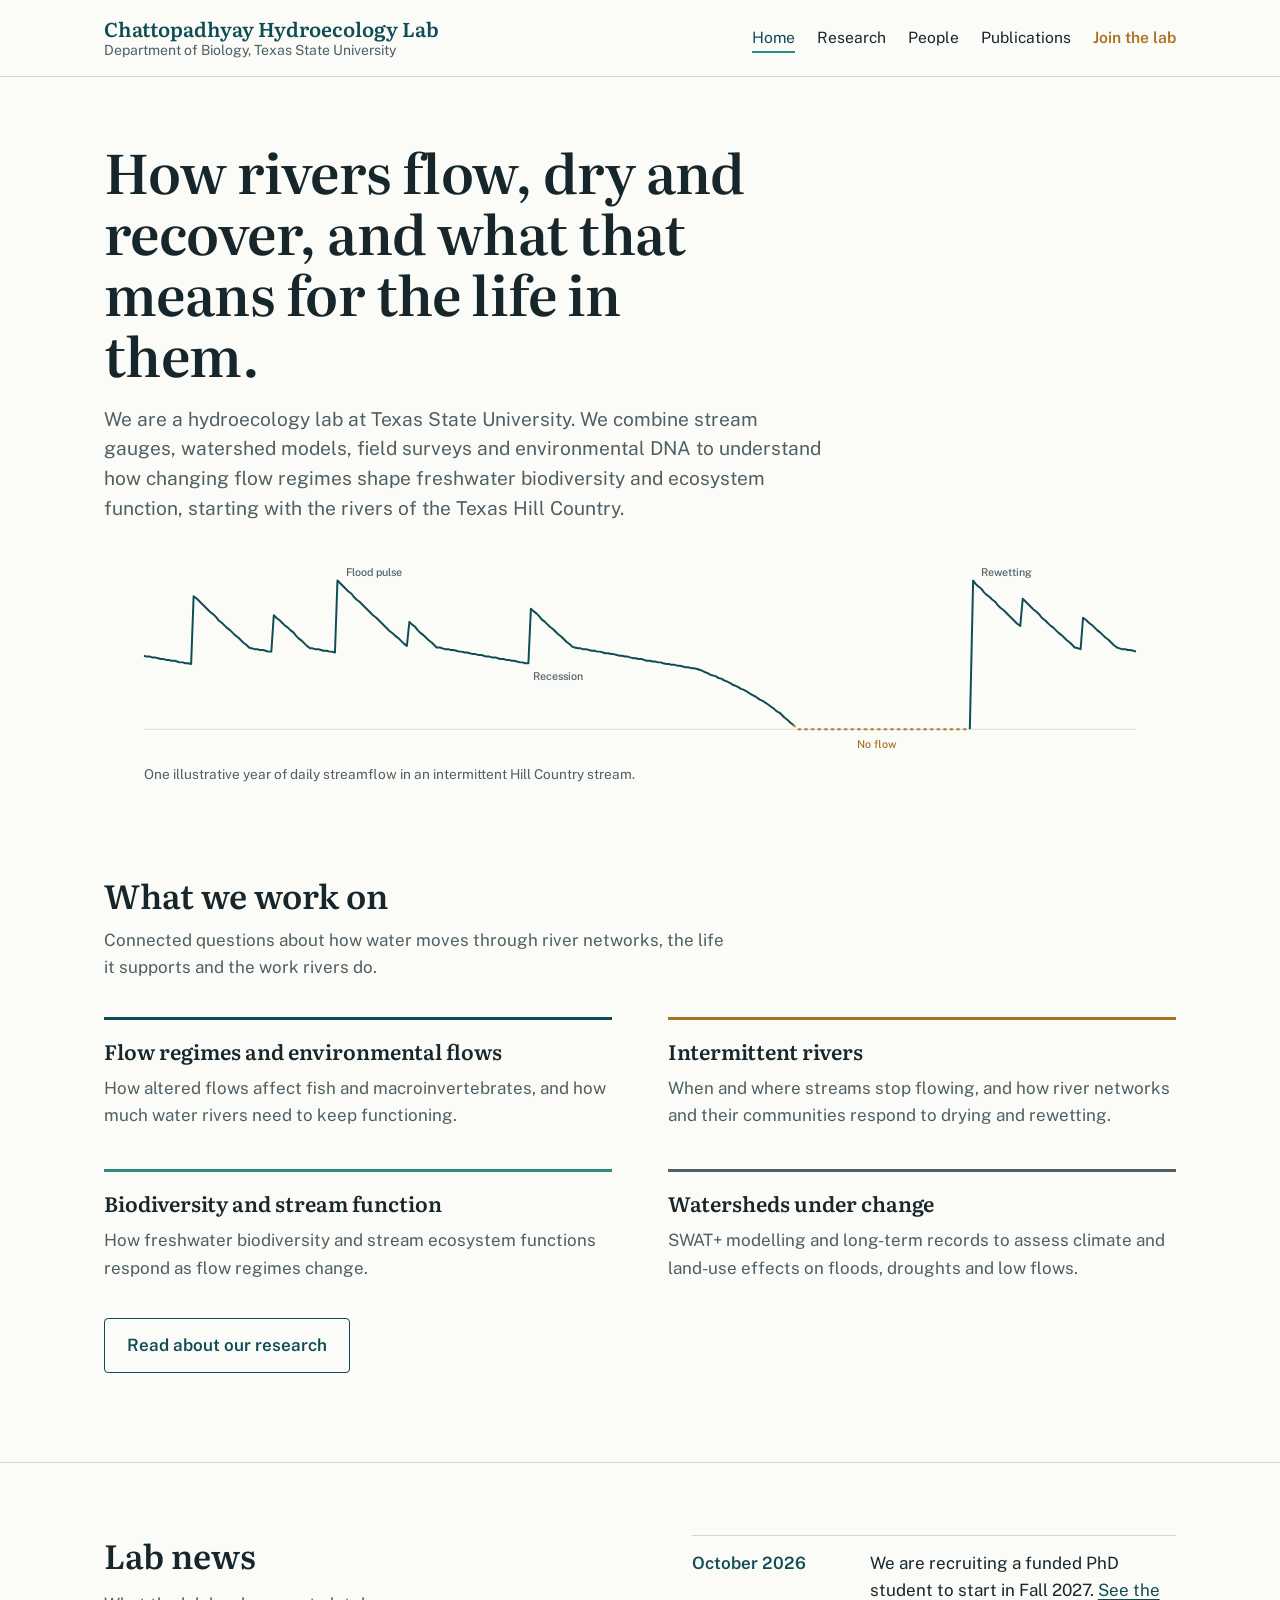
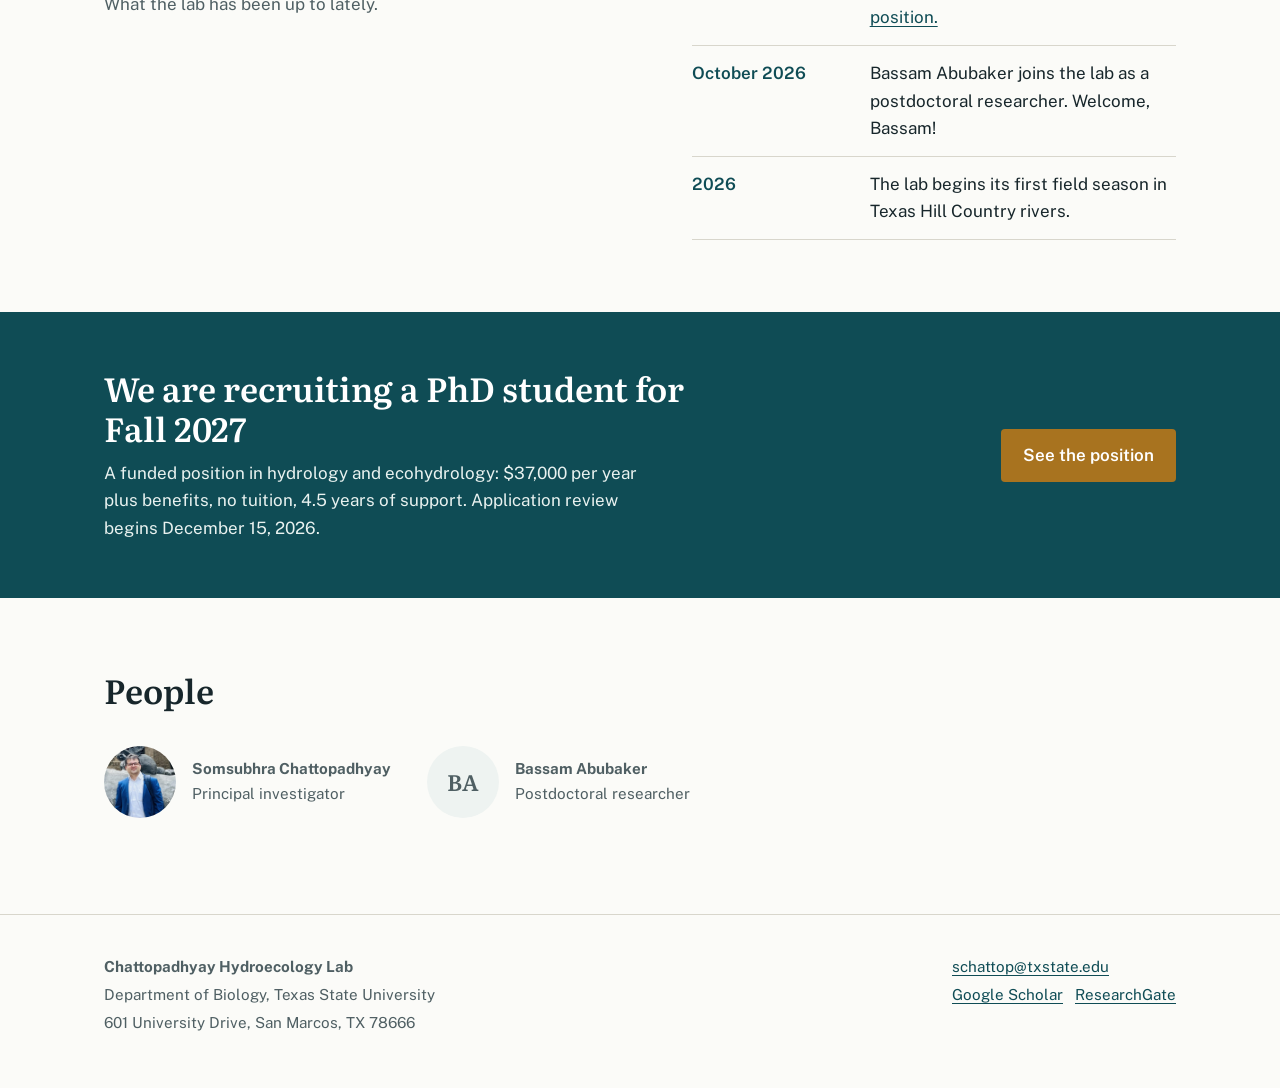
==== index.html @ 427792f4 "Simplify research page to guiding questions and approach Co-Authored-By: Claude Opus 5.5 <noreply@an" ====
<!doctype html>
<html lang="en">
<head>
<meta charset="utf-8">
<meta name="viewport" content="width=device-width, initial-scale=1">
<title>Chattopadhyay Hydroecology Lab</title>
<meta name="description" content="Hydroecology lab at Texas State University studying flow regimes, intermittent rivers, eDNA and freshwater biodiversity.">
<link rel="preconnect" href="https://fonts.googleapis.com">
<link rel="preconnect" href="https://fonts.gstatic.com" crossorigin>
<link href="https://fonts.googleapis.com/css2?family=Literata:opsz,wght@7..72,500;7..72,600&family=Public+Sans:wght@400;500;600&display=swap" rel="stylesheet">
<link rel="stylesheet" href="styles.css">
</head>
<body>
<a class="skip" href="#main">Skip to content</a>
<header class="site-header">
  <div class="wrap">
    <a class="wordmark" href="index.html"><strong>Chattopadhyay Hydroecology Lab</strong><span>Department of Biology, Texas State University</span></a>
    <nav aria-label="Main"><ul class="nav"><li><a href="index.html" aria-current="page">Home</a></li><li><a href="research.html">Research</a></li><li><a href="people.html">People</a></li><li><a href="publications.html">Publications</a></li><li class="nav-join"><a href="join.html">Join the lab</a></li></ul></nav>
  </div>
</header>
<main id="main">

<section class="hero">
  <div class="wrap">
    <h1>How rivers flow, dry and recover, and what that means for the life in them.</h1>
    <p class="lede">We are a hydroecology lab at Texas State University. We combine stream gauges, watershed models, field surveys and environmental DNA to understand how changing flow regimes shape freshwater biodiversity and ecosystem function, starting with the rivers of the Texas Hill Country.</p>
    
<figure class="hydro" aria-labelledby="hydro-cap">
<svg viewBox="0 0 1200 230" role="img" aria-label="Illustrative daily streamflow over one year: flood pulses and recessions, a dry period with no flow, then rewetting.">
  <line class="bed" x1="0" y1="200" x2="1200" y2="200"/>
  <path class="flow draw" style="--len:1213" d="M0,111 3,112 7,112 10,113 13,113 17,114 20,115 23,115 27,116 30,116 33,117 37,117 40,118 43,119 47,119 50,120 53,120 57,121 60,39 64,42 67,45 70,48 74,52 77,55 80,58 84,61 87,64 90,68 94,71 97,74 100,77 104,80 107,83 110,86 114,89 117,92 120,95 124,98 127,101 130,102 134,103 137,103 140,104 144,104 147,105 150,106 154,106 157,62 160,65 164,68 167,71 170,74 174,77 177,80 181,83 184,87 187,90 191,93 194,96 197,99 201,102 204,102 207,103 211,103 214,104 217,105 221,105 224,106 227,106 231,107 234,20 237,23 241,27 244,30 247,33 251,36 254,40 257,43 261,46 264,49 267,52 271,56 274,59 277,62 281,65 284,68 287,71 291,75 294,78 297,81 301,84 304,87 308,90 311,93 314,96 318,99 321,70 324,73 328,76 331,80 334,83 338,86 341,89 344,92 348,95 351,98 354,101 358,101 361,102 364,103 368,103 371,104 374,104 378,105 381,106 384,106 388,107 391,107 394,108 398,109 401,109 404,110 408,110 411,111 414,112 418,112 421,113 425,113 428,114 431,115 435,115 438,116 441,116 445,117 448,117 451,118 455,119 458,119 461,120 465,120 468,54 471,57 475,60 478,63 481,67 485,70 488,73 491,76 495,79 498,82 501,85 505,88 508,91 511,94 515,97 518,100 521,101 525,102 528,102 531,103 535,103 538,104 542,105 545,105 548,106 552,106 555,107 558,108 562,108 565,109 568,109 572,110 575,111 578,111 582,112 585,112 588,113 592,114 595,114 598,115 602,115 605,116 608,117 612,117 615,118 618,118 622,119 625,119 628,120 632,121 635,121 638,122 642,122 645,123 648,123 652,124 655,125 658,125 662,126 665,126 669,127 672,128 675,129 679,131 682,132 685,134 689,135 692,136 695,138 699,139 702,141 705,142 709,144 712,146 715,147 719,149 722,151 725,152 729,154 732,156 735,158 739,160 742,162 745,164 749,166 752,168 755,170 759,173 762,175 765,178 769,180 772,183 775,186 779,189 782,192 786,195"/>
  <path class="dry" d="M786,195 789,199 792,200 796,200 799,200 802,200 806,200 809,200 812,200 816,200 819,200 822,200 826,200 829,200 832,200 836,200 839,200 842,200 846,200 849,200 852,200 856,200 859,200 862,200 866,200 869,200 872,200 876,200 879,200 882,200 886,200 889,200 892,200 896,200 899,200 903,200 906,200 909,200 913,200 916,200 919,200 923,200 926,200 929,200 933,200 936,200 939,200 943,200 946,200 949,200 953,200 956,200 959,200 963,200 966,200 969,200 973,200 976,200 979,200 983,200 986,200 989,200 993,200 996,200 999,200"/>
  <path class="flow draw d3" style="--len:505" d="M999,200 1003,20 1006,24 1009,27 1013,30 1016,34 1019,37 1023,40 1026,43 1030,46 1033,50 1036,53 1040,56 1043,59 1046,62 1050,66 1053,69 1056,72 1060,75 1063,42 1066,45 1070,49 1073,52 1076,55 1080,58 1083,61 1086,65 1090,68 1093,71 1096,74 1100,77 1103,80 1106,83 1110,86 1113,89 1116,92 1120,95 1123,98 1126,101 1130,102 1133,103 1136,65 1140,68 1143,71 1147,74 1150,77 1153,80 1157,83 1160,86 1163,89 1167,92 1170,95 1173,98 1177,101 1180,102 1183,103 1187,103 1190,104 1193,104 1197,105 1200,106"/>
  <text x="244" y="14">Flood pulse</text>
  <text class="t-hide" x="470" y="140">Recession</text>
  <text class="t-dry" x="862" y="222">No flow</text>
  <text x="1012" y="14">Rewetting</text>
</svg>
<figcaption id="hydro-cap" class="hydro-caption">One illustrative year of daily streamflow in an intermittent Hill Country stream.</figcaption>
</figure>
  </div>
</section>

<section class="section">
  <div class="wrap">
    <div class="section-head">
      <h2>What we work on</h2>
      <p>Connected questions about how water moves through river networks, the life it supports and the work rivers do.</p>
    </div>
    <div class="themes">
      <article class="theme"><h3>Flow regimes and environmental flows</h3><p>How altered flows affect fish and macroinvertebrates, and how much water rivers need to keep functioning.</p></article>
      <article class="theme"><h3>Intermittent rivers</h3><p>When and where streams stop flowing, and how river networks and their communities respond to drying and rewetting.</p></article>
      <article class="theme"><h3>Biodiversity and stream function</h3><p>How freshwater biodiversity and stream ecosystem functions respond as flow regimes change.</p></article>
      <article class="theme"><h3>Watersheds under change</h3><p>SWAT+ modelling and long-term records to assess climate and land-use effects on floods, droughts and low flows.</p></article>
    </div>
    <p style="margin-top:36px"><a class="button ghost" href="research.html">Read about our research</a></p>
  </div>
</section>

<section class="section">
  <div class="wrap feature">
    <div>
      <h2 style="margin-bottom:16px">Lab news</h2>
      <p class="prose" style="color:var(--muted)">What the lab has been up to lately.</p>
    </div>
    <ul class="facts news">
      <li><b>October 2026</b><span>We are recruiting a funded PhD student to start in Fall 2027. <a href="join.html">See the position.</a></span></li>
      <li><b>October 2026</b><span>Bassam Abubaker joins the lab as a postdoctoral researcher. Welcome, Bassam!</span></li>
      <li><b>2026</b><span>The lab begins its first field season in Texas Hill Country rivers.</span></li>
    </ul>
  </div>
</section>

<section class="join-band">
  <div class="wrap">
    <div>
      <h2>We are recruiting a PhD student for Fall 2027</h2>
      <p>A funded position in hydrology and ecohydrology: $37,000 per year plus benefits, no tuition, 4.5 years of support. Application review begins December 15, 2026.</p>
    </div>
    <div class="actions"><a class="button" href="join.html">See the position</a></div>
  </div>
</section>

<section class="section">
  <div class="wrap">
    <div class="section-head"><h2>People</h2></div>
    <div class="mini-people">
      <a class="mini" href="people.html#som"><img src="img/som.jpg" alt=""><span><strong>Somsubhra Chattopadhyay</strong><span>Principal investigator</span></span></a>
      <a class="mini" href="people.html#bassam"><span class="placeholder" aria-hidden="true">BA</span><span><strong>Bassam Abubaker</strong><span>Postdoctoral researcher</span></span></a>
    </div>
  </div>
</section>

</main>
<footer class="site-footer">
  <div class="wrap">
    <div>
      <p><strong>Chattopadhyay Hydroecology Lab</strong></p>
      <p>Department of Biology, Texas State University</p>
      <p>601 University Drive, San Marcos, TX 78666</p>
    </div>
    <div>
      <p><a href="mailto:schattop@txstate.edu">schattop@txstate.edu</a></p>
      <p><a href="https://scholar.google.com/citations?user=seiX7_MAAAAJ&amp;hl=en">Google Scholar</a> &nbsp; <a href="https://www.researchgate.net/profile/Somsubhra-Chattopadhyay">ResearchGate</a></p>
    </div>
  </div>
</footer>
</body>
</html>
---- styles.css ----
:root {
  --paper: #fbfbf8;
  --ink: #17262b;
  --muted: #4f5f63;
  --river: #0f4c55;
  --jade: #2e8c80;
  --stone: #d8d6cc;
  --ochre: #a8731f;
  --wash: #eef3f1;
  --serif: "Literata", Georgia, serif;
  --sans: "Public Sans", system-ui, sans-serif;
  --wrap: 1120px;
}

* { box-sizing: border-box; }
html { -webkit-text-size-adjust: 100%; }
body {
  margin: 0;
  background: var(--paper);
  color: var(--ink);
  font: 400 1.0625rem/1.6 var(--sans);
}
img { max-width: 100%; display: block; }
a { color: var(--river); text-underline-offset: 3px; text-decoration-thickness: 1px; }
a:hover { color: var(--jade); }
:focus-visible { outline: 3px solid var(--jade); outline-offset: 3px; border-radius: 2px; }

.wrap { max-width: var(--wrap); margin: 0 auto; padding: 0 24px; }
.skip { position: absolute; left: -999px; }
.skip:focus { left: 16px; top: 12px; background: #fff; padding: 8px 12px; z-index: 10; }

/* Header */
.site-header { border-bottom: 1px solid var(--stone); }
.site-header .wrap { display: flex; align-items: center; justify-content: space-between; gap: 24px; min-height: 76px; flex-wrap: wrap; padding-top: 10px; padding-bottom: 10px; }
.wordmark { text-decoration: none; color: var(--ink); line-height: 1.15; }
.wordmark strong { display: block; font: 600 1.25rem/1.15 var(--serif); color: var(--river); }
.wordmark span { font-size: .875rem; color: var(--muted); }
.nav { display: flex; gap: 4px 22px; flex-wrap: wrap; list-style: none; margin: 0; padding: 0; }
.nav a { text-decoration: none; color: var(--ink); font-size: .975rem; padding: 4px 0; border-bottom: 2px solid transparent; }
.nav a:hover { color: var(--river); border-bottom-color: var(--stone); }
.nav a[aria-current="page"] { color: var(--river); border-bottom-color: var(--jade); }
.nav .nav-join a { color: var(--ochre); font-weight: 600; }

/* Type */
h1, h2, h3 { font-family: var(--serif); font-weight: 600; color: var(--ink); margin: 0; }
h1 { font-size: clamp(2.1rem, 4.4vw, 3.4rem); line-height: 1.12; letter-spacing: -0.01em; }
h2 { font-size: clamp(1.6rem, 2.6vw, 2.1rem); line-height: 1.2; }
h3 { font-size: 1.3rem; line-height: 1.3; }
p { margin: 0 0 1em; }
.lede { font-size: 1.2rem; line-height: 1.55; color: var(--muted); max-width: 60ch; }
.prose { max-width: 68ch; }

/* Hero */
.hero { padding: 64px 0 0; }
.hero h1 { max-width: 20ch; margin-bottom: 20px; }
.hydro { margin-top: 40px; position: relative; }
.hydro svg { width: 100%; height: auto; display: block; overflow: visible; }
.hydro .flow { fill: none; stroke: var(--river); stroke-width: 2.4; stroke-linejoin: round; }
.hydro .dry { fill: none; stroke: var(--ochre); stroke-width: 2.4; stroke-dasharray: 2 6; stroke-linecap: round; }
.hydro .bed { stroke: var(--stone); stroke-width: 1; }
.hydro text { font: 500 13px var(--sans); fill: var(--muted); }
.hydro .t-dry { fill: var(--ochre); }
.hydro-caption { font-size: .85rem; color: var(--muted); margin: 10px 0 0; }

@media (prefers-reduced-motion: no-preference) {
  .hydro .draw { stroke-dasharray: var(--len); stroke-dashoffset: var(--len); animation: draw 2.6s cubic-bezier(.4,.1,.3,1) forwards; }
  .hydro .draw.d2 { animation-delay: 1.9s; animation-duration: .9s; }
  .hydro .draw.d3 { animation-delay: 2.6s; animation-duration: 1.1s; }
  .hydro .dry { opacity: 0; animation: fade .6s 1.9s forwards; }
  @keyframes draw { to { stroke-dashoffset: 0; } }
  @keyframes fade { to { opacity: 1; } }
}

/* Sections */
.section { padding: 72px 0; }
.section + .section { border-top: 1px solid var(--stone); }
.section-head { display: grid; grid-template-columns: 1fr; gap: 12px; margin-bottom: 36px; }
.section-head p { color: var(--muted); max-width: 62ch; margin: 0; }

.themes { display: grid; grid-template-columns: repeat(2, minmax(0, 1fr)); gap: 40px 56px; }
.theme { border-top: 3px solid var(--river); padding-top: 18px; }
.theme:nth-child(2) { border-top-color: var(--ochre); }
.theme:nth-child(3) { border-top-color: var(--jade); }
.theme:nth-child(4) { border-top-color: var(--muted); }
.theme h3 { margin-bottom: 10px; }
.theme p { color: var(--muted); margin: 0; }
.theme ul { color: var(--muted); padding-left: 1.1em; margin: 12px 0 0; }
.theme li { margin-bottom: 4px; }

.feature { display: grid; grid-template-columns: 1.1fr 1fr; gap: 56px; align-items: start; }
.facts { list-style: none; margin: 0; padding: 0; border-top: 1px solid var(--stone); }
.facts li { padding: 14px 0; border-bottom: 1px solid var(--stone); display: grid; grid-template-columns: 9.5em 1fr; gap: 16px; }
.facts b { font-weight: 600; color: var(--river); }

.join-band { background: var(--river); color: #e9f2f0; }
.join-band .wrap { padding-top: 56px; padding-bottom: 56px; display: grid; grid-template-columns: 1.4fr 1fr; gap: 40px; align-items: center; }
.join-band h2 { color: #fff; margin-bottom: 12px; }
.join-band p { margin: 0; max-width: 56ch; }
.button { display: inline-block; background: var(--ochre); color: #fff; text-decoration: none; font-weight: 600; padding: 13px 22px; border-radius: 4px; }
.button:hover { background: #8f611a; color: #fff; }
.button.ghost { background: transparent; color: var(--river); border: 1.5px solid var(--river); }
.button.ghost:hover { background: var(--wash); color: var(--river); }
.join-band .actions { justify-self: end; }

/* People */
.person { display: grid; grid-template-columns: 220px 1fr; gap: 40px; padding: 40px 0; border-bottom: 1px solid var(--stone); }
.person:first-of-type { padding-top: 0; }
.person img, .person .placeholder { width: 220px; height: 220px; object-fit: cover; border-radius: 4px; }
.placeholder { background: var(--wash); display: grid; place-items: center; font: 600 3rem var(--serif); color: var(--jade); }
.person .role { color: var(--jade); font-weight: 600; margin: 4px 0 14px; }
.person .links { font-size: .95rem; }
.person .links a { margin-right: 16px; }
.mini-people { display: flex; gap: 36px; flex-wrap: wrap; }
.mini { display: flex; gap: 16px; align-items: center; text-decoration: none; color: var(--ink); }
.mini img, .mini .placeholder { width: 72px; height: 72px; border-radius: 50%; object-fit: cover; font-size: 1.4rem; }
.mini strong { display: block; }
.mini span { color: var(--muted); font-size: .95rem; }

/* Publications */
.pubs-year { display: grid; grid-template-columns: 6rem 1fr; gap: 24px; padding: 22px 0; border-top: 1px solid var(--stone); }
.pubs-year h2 { font-size: 1.4rem; color: var(--river); }
.pubs-year ol { list-style: none; margin: 0; padding: 0; }
.pubs-year li { margin-bottom: 16px; max-width: 78ch; }
.pubs-year li:last-child { margin-bottom: 0; }
.pubs-year .title { font-weight: 600; }
.pubs-year em { color: var(--muted); }
.me { text-decoration: underline; text-decoration-color: var(--jade); text-decoration-thickness: 2px; text-underline-offset: 3px; }

/* Join page */
.position { border: 1px solid var(--stone); border-left: 5px solid var(--ochre); background: #fff; padding: 32px 36px; border-radius: 4px; }
.position h2 { margin-bottom: 6px; }
.terms { display: grid; grid-template-columns: repeat(3, minmax(0, 1fr)); gap: 0; margin: 24px 0 28px; border-top: 1px solid var(--stone); }
.terms div { padding: 14px 16px 14px 0; border-bottom: 1px solid var(--stone); }
.terms dt { font-size: .875rem; color: var(--muted); }
.terms dd { margin: 2px 0 0; font-weight: 600; }
.position h3 { margin: 28px 0 10px; font-size: 1.15rem; }
.position ul, .position ol { padding-left: 1.2em; max-width: 70ch; }
.position li { margin-bottom: 6px; }

.page-head { padding: 56px 0 8px; }
.page-head h1 { margin-bottom: 14px; }

/* Footer */
.site-footer { border-top: 1px solid var(--stone); padding: 40px 0 48px; color: var(--muted); font-size: .95rem; margin-top: 24px; }
.site-footer .wrap { display: flex; justify-content: space-between; gap: 24px; flex-wrap: wrap; }
.site-footer p { margin: 0 0 4px; }

@media (max-width: 860px) {
  .themes, .feature, .join-band .wrap { grid-template-columns: 1fr; gap: 32px; }
  .join-band .actions { justify-self: start; }
  .person { grid-template-columns: 1fr; gap: 20px; }
  .person img, .person .placeholder { width: 160px; height: 160px; }
  .terms { grid-template-columns: 1fr 1fr; }
  .pubs-year { grid-template-columns: 1fr; gap: 8px; }
  .facts li { grid-template-columns: 1fr; gap: 2px; }
  .hydro text { font-size: 24px; }
  .hydro .flow, .hydro .dry { stroke-width: 3.5; }
}
@media (max-width: 520px) {
  body { font-size: 1rem; }
  .wrap { padding: 0 16px; }
  .hero { padding-top: 40px; }
  .section { padding: 52px 0; }
  .position { padding: 24px 20px; }
  .terms { grid-template-columns: 1fr; }
  .hydro .t-hide { display: none; }
  .hydro text { font-size: 40px; }
  .hydro .flow, .hydro .dry { stroke-width: 5; }
  .hydro svg { overflow: visible; margin-top: 24px; }
}

/* Research questions */
.questions { list-style: none; counter-reset: q; margin: 0; padding: 0; max-width: 72ch; }
.questions li { counter-increment: q; display: grid; grid-template-columns: 3rem 1fr; gap: 8px; padding: 22px 0; border-top: 1px solid var(--stone); font: 500 1.25rem/1.5 var(--serif); }
.questions li::before { content: counter(q); font: 600 1.6rem/1.2 var(--serif); color: var(--jade); }
@media (max-width: 520px) { .questions li { font-size: 1.1rem; grid-template-columns: 2.2rem 1fr; } }
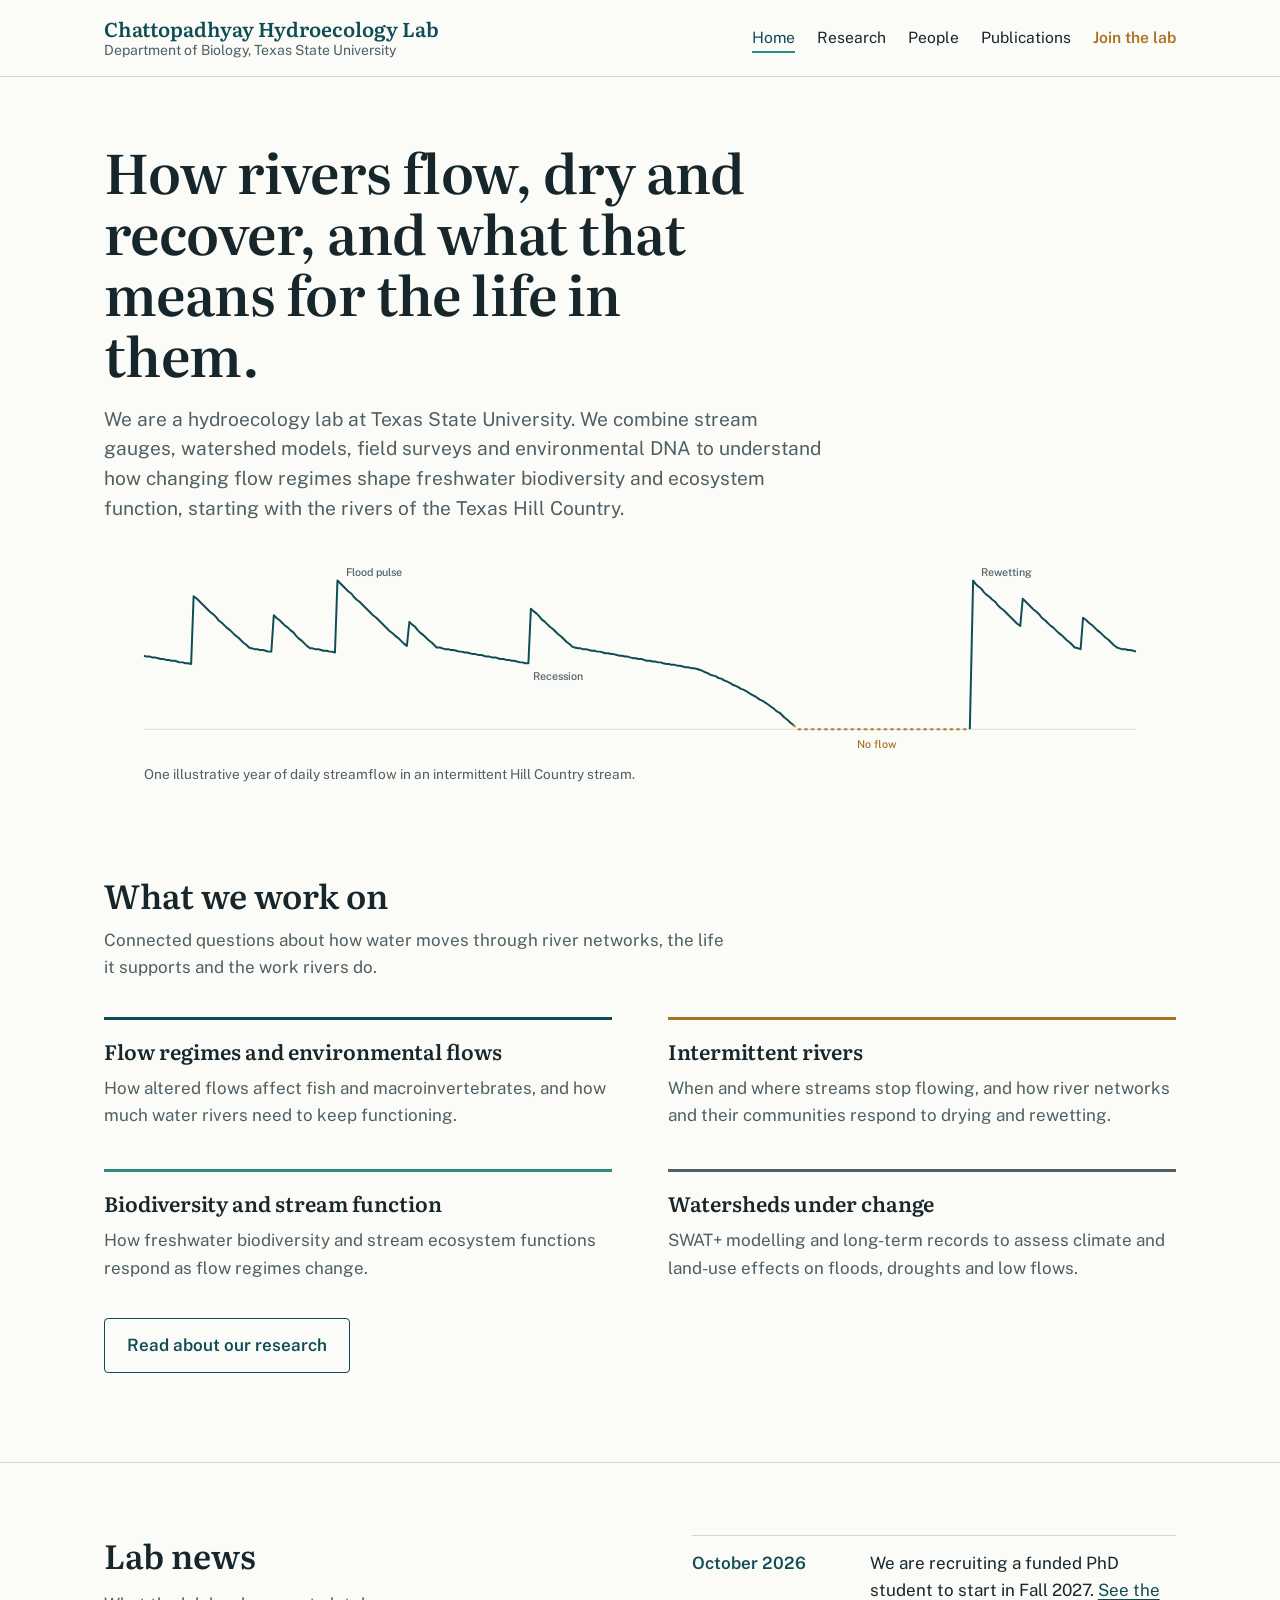
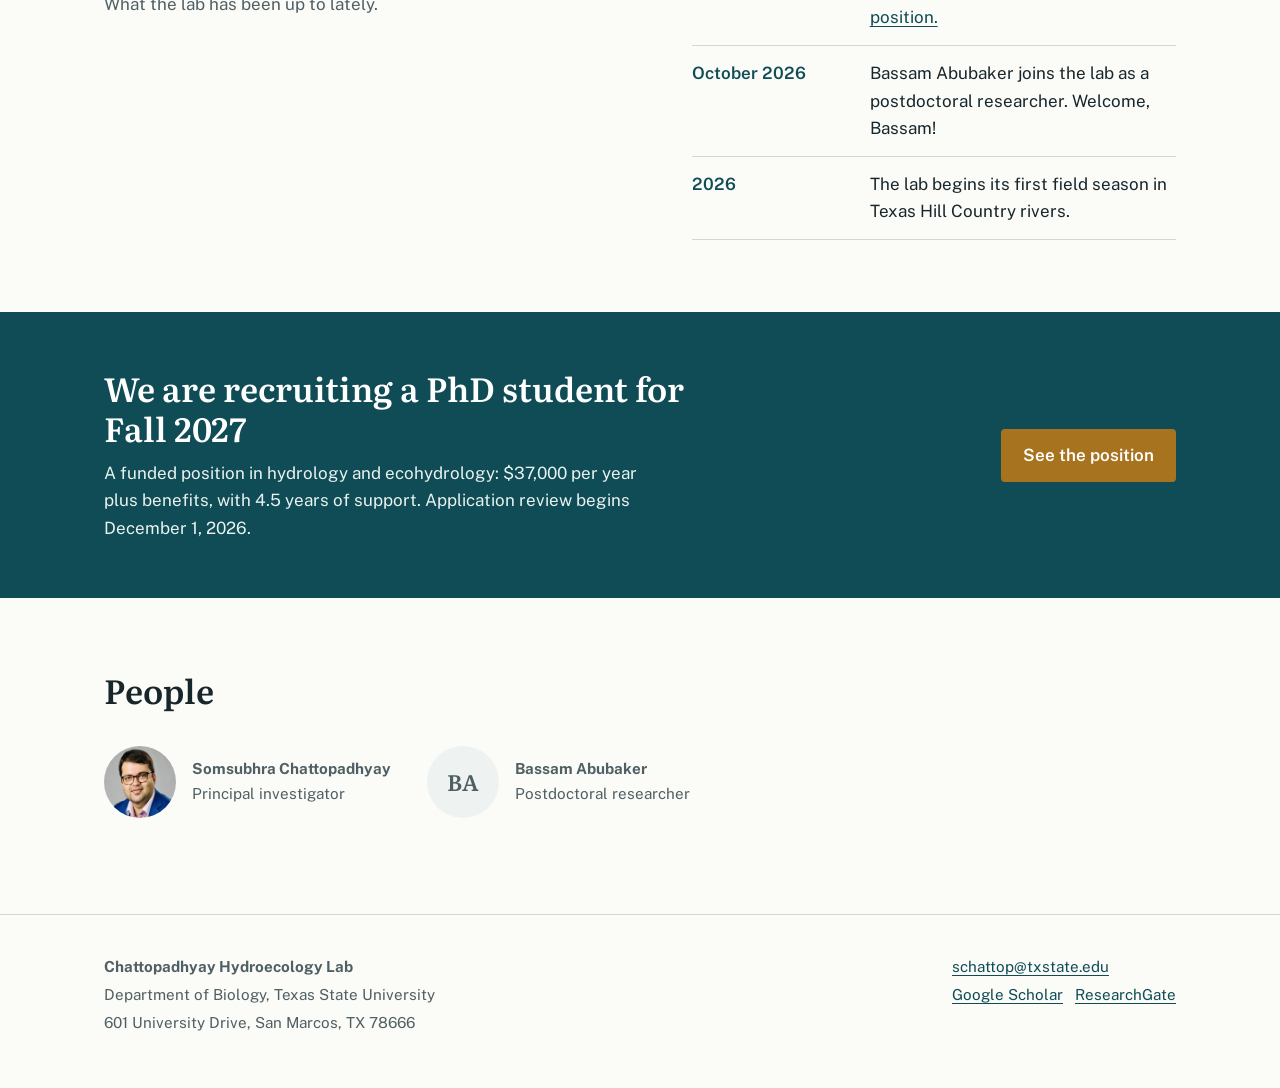
==== commit 975989b1: "PhD ad: three research directions, review date Dec 1, drop tuition line Co-Authored-By: Claude Opus " ====
--- a/index.html
+++ b/index.html
@@ -75,7 +75,7 @@
   <div class="wrap">
     <div>
       <h2>We are recruiting a PhD student for Fall 2027</h2>
-      <p>A funded position in hydrology and ecohydrology: $37,000 per year plus benefits, no tuition, 4.5 years of support. Application review begins December 15, 2026.</p>
+      <p>A funded position in hydrology and ecohydrology: $37,000 per year plus benefits, with 4.5 years of support. Application review begins December 1, 2026.</p>
     </div>
     <div class="actions"><a class="button" href="join.html">See the position</a></div>
   </div>
--- a/styles.css
+++ b/styles.css
@@ -174,3 +174,19 @@
 .questions li { counter-increment: q; display: grid; grid-template-columns: 3rem 1fr; gap: 8px; padding: 22px 0; border-top: 1px solid var(--stone); font: 500 1.25rem/1.5 var(--serif); }
 .questions li::before { content: counter(q); font: 600 1.6rem/1.2 var(--serif); color: var(--jade); }
 @media (max-width: 520px) { .questions li { font-size: 1.1rem; grid-template-columns: 2.2rem 1fr; } }
+
+/* Research figures */
+.figs { display: grid; grid-template-columns: 1fr 1.15fr 1.3fr; gap: 32px; align-items: start; }
+.figs figure { margin: 0; }
+.figs img { width: 100%; height: auto; border-radius: 4px; }
+.fig-pair img + img { margin-top: 6px; }
+.fig-diagram img { border: 1px solid var(--stone); background: #fff; padding: 10px; max-width: 420px; }
+.figs figcaption { font-size: .9rem; line-height: 1.5; color: var(--muted); margin-top: 10px; max-width: 46ch; }
+@media (max-width: 860px) { .figs { grid-template-columns: 1fr; gap: 36px; } .figs figure { max-width: 560px; } }
+
+/* Portrait crops keep faces in frame */
+.person img, .mini img { object-position: center top; }
+
+.directions { list-style: none; padding-left: 0 !important; }
+.directions li { border-left: 3px solid var(--jade); padding: 4px 0 4px 16px; margin-bottom: 14px !important; }
+.directions strong { color: var(--river); }
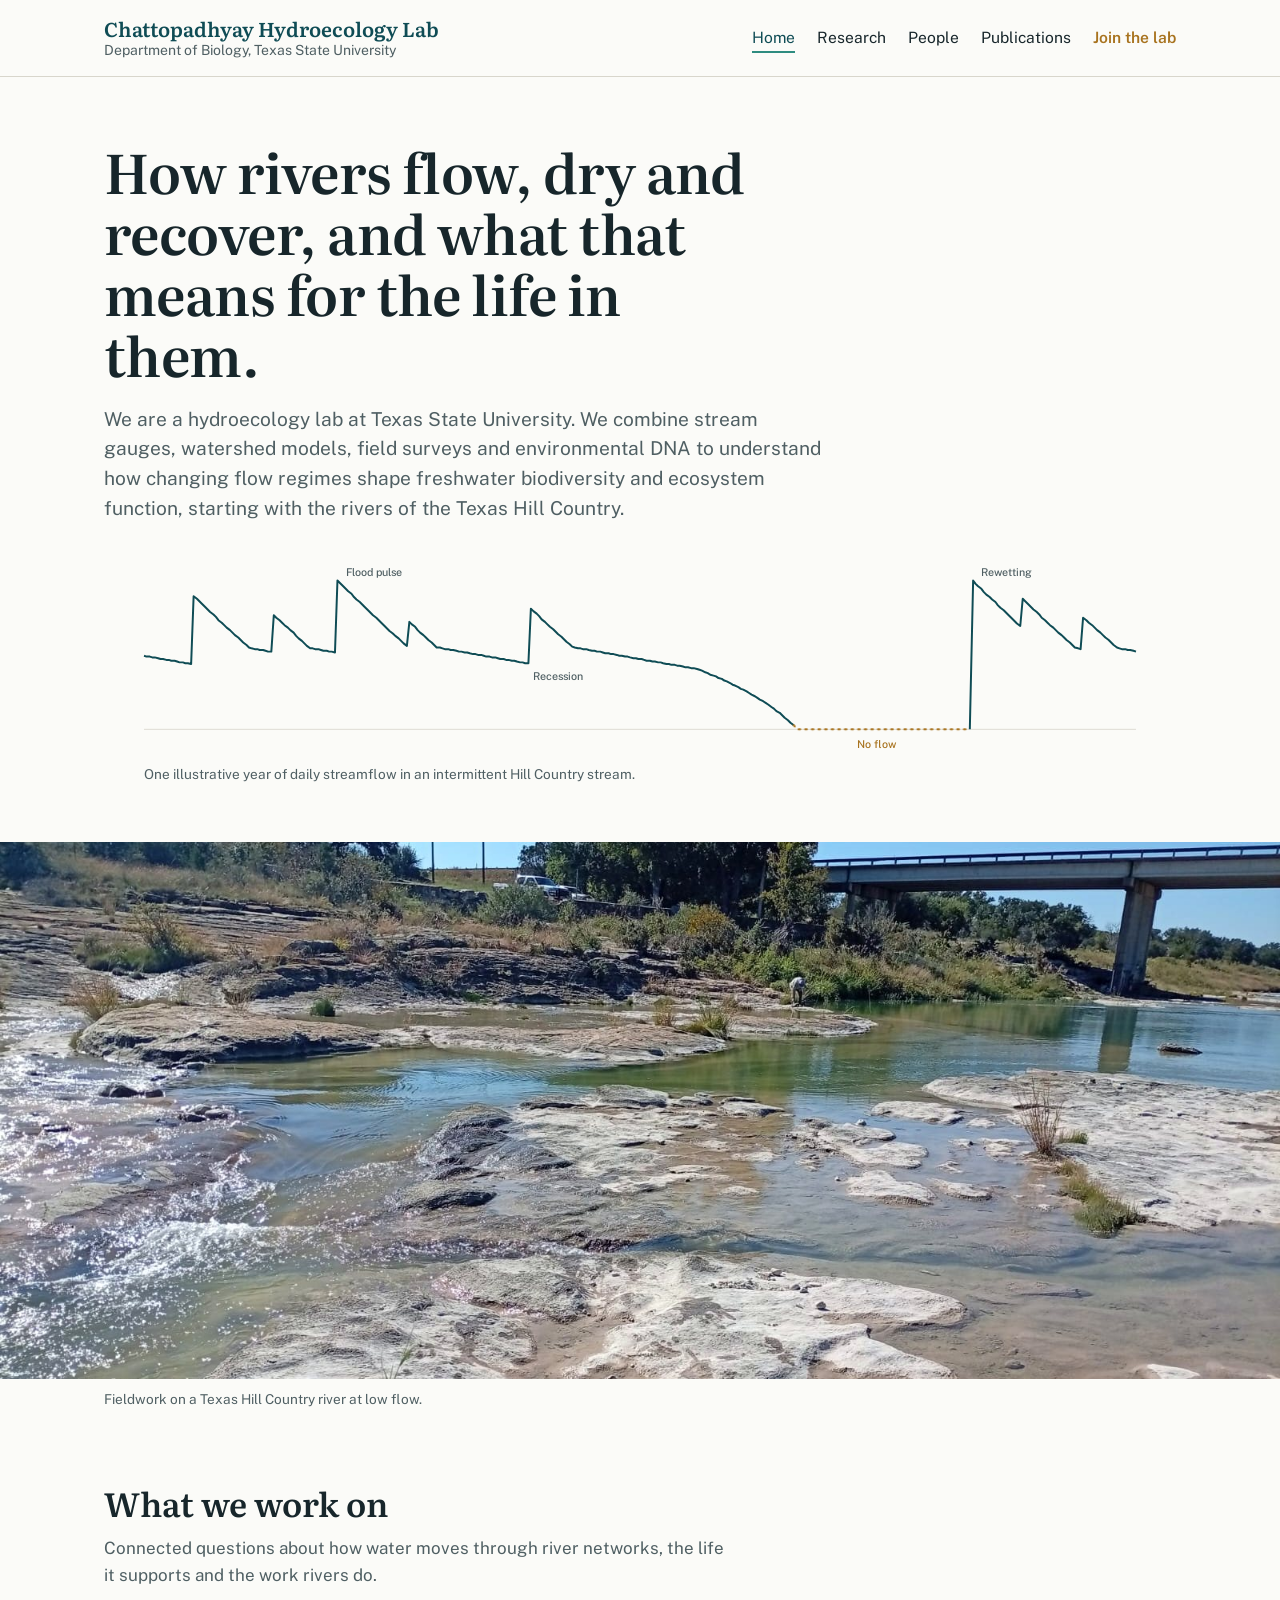
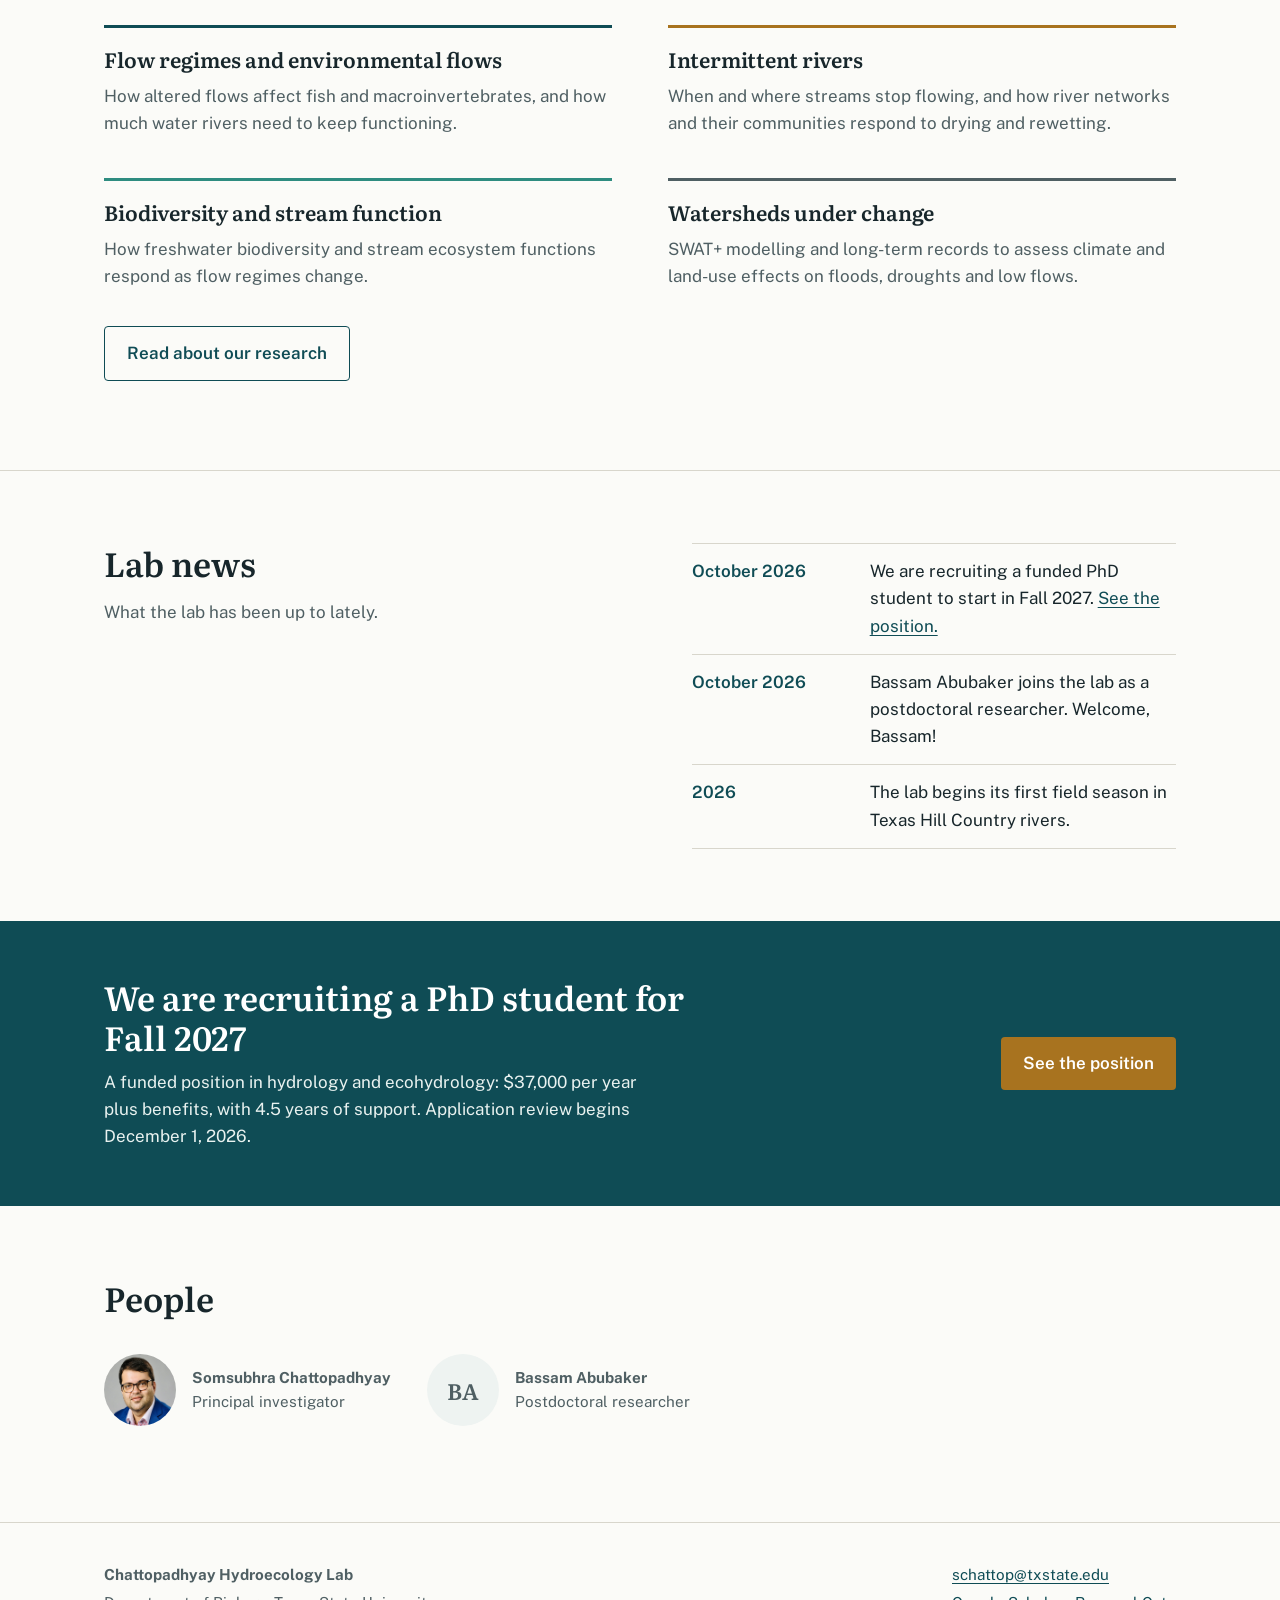
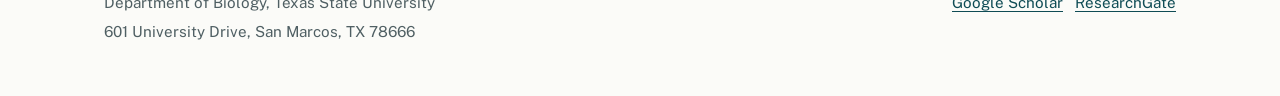
==== commit 725c58cc: "Add Hill Country field photos to home and research pages Co-Authored-By: Claude Opus 5.5 <noreply@an" ====
--- a/index.html
+++ b/index.html
@@ -3,8 +3,23 @@
 <head>
 <meta charset="utf-8">
 <meta name="viewport" content="width=device-width, initial-scale=1">
-<title>Chattopadhyay Hydroecology Lab</title>
-<meta name="description" content="Hydroecology lab at Texas State University studying flow regimes, intermittent rivers, eDNA and freshwater biodiversity.">
+<title>Somsubhra Chattopadhyay | Chattopadhyay Hydroecology Lab, Texas State University</title>
+<meta name="description" content="The Chattopadhyay Hydroecology Lab, led by Dr. Somsubhra Chattopadhyay at Texas State University. Hydroecology lab at Texas State University studying flow regimes, intermittent rivers, eDNA and freshwater biodiversity.">
+<link rel="canonical" href="https://schatteco.github.io/chattopadhyayhydroecologylab/">
+<meta property="og:type" content="website">
+<meta property="og:title" content="Somsubhra Chattopadhyay | Chattopadhyay Hydroecology Lab, Texas State University">
+<meta property="og:description" content="The Chattopadhyay Hydroecology Lab, led by Dr. Somsubhra Chattopadhyay at Texas State University. Hydroecology lab at Texas State University studying flow regimes, intermittent rivers, eDNA and freshwater biodiversity.">
+<meta property="og:url" content="https://schatteco.github.io/chattopadhyayhydroecologylab/">
+<meta property="og:image" content="https://schatteco.github.io/chattopadhyayhydroecologylab/img/som.jpg">
+<script type="application/ld+json">
+{"@context":"https://schema.org","@type":"Person","name":"Somsubhra Chattopadhyay","alternateName":["Som Chattopadhyay","S. Chattopadhyay"],
+"jobTitle":"Assistant Professor of Biology (Ecohydrology)","url":"https://schatteco.github.io/chattopadhyayhydroecologylab/",
+"image":"https://schatteco.github.io/chattopadhyayhydroecologylab/img/som.jpg","email":"mailto:schattop@txstate.edu",
+"worksFor":{"@type":"CollegeOrUniversity","name":"Texas State University","url":"https://www.txst.edu/"},
+"alumniOf":[{"@type":"CollegeOrUniversity","name":"University of Kentucky"},{"@type":"CollegeOrUniversity","name":"North Carolina A&T State University"}],
+"knowsAbout":["Ecohydrology","Hydrology","Freshwater ecology","Environmental flows","Intermittent rivers","Environmental DNA","SWAT+"],
+"sameAs":["https://scholar.google.com/citations?user=seiX7_MAAAAJ","https://www.researchgate.net/profile/Somsubhra-Chattopadhyay"]}
+</script>
 <link rel="preconnect" href="https://fonts.googleapis.com">
 <link rel="preconnect" href="https://fonts.gstatic.com" crossorigin>
 <link href="https://fonts.googleapis.com/css2?family=Literata:opsz,wght@7..72,500;7..72,600&family=Public+Sans:wght@400;500;600&display=swap" rel="stylesheet">
@@ -40,6 +55,11 @@
 </figure>
   </div>
 </section>
+
+<figure class="photo-band">
+  <img src="img/field-hillcountry.jpg" alt="Shallow water running over pale limestone bedrock in a Texas Hill Country river at low flow, with a researcher sampling near a bridge" loading="lazy">
+  <figcaption class="wrap">Fieldwork on a Texas Hill Country river at low flow.</figcaption>
+</figure>
 
 <section class="section">
   <div class="wrap">
--- a/styles.css
+++ b/styles.css
@@ -190,3 +190,11 @@
 .directions { list-style: none; padding-left: 0 !important; }
 .directions li { border-left: 3px solid var(--jade); padding: 4px 0 4px 16px; margin-bottom: 14px !important; }
 .directions strong { color: var(--river); }
+
+/* Field photos */
+.photo-band { margin: 56px 0 0; }
+.photo-band img { width: 100%; height: clamp(260px, 42vw, 560px); object-fit: cover; object-position: center 60%; }
+.photo-band figcaption { font-size: .85rem; color: var(--muted); padding-top: 10px; }
+.side-photo { margin: 0; }
+.side-photo img { width: 100%; max-width: 460px; border-radius: 4px; }
+.side-photo figcaption { font-size: .9rem; color: var(--muted); margin-top: 10px; }
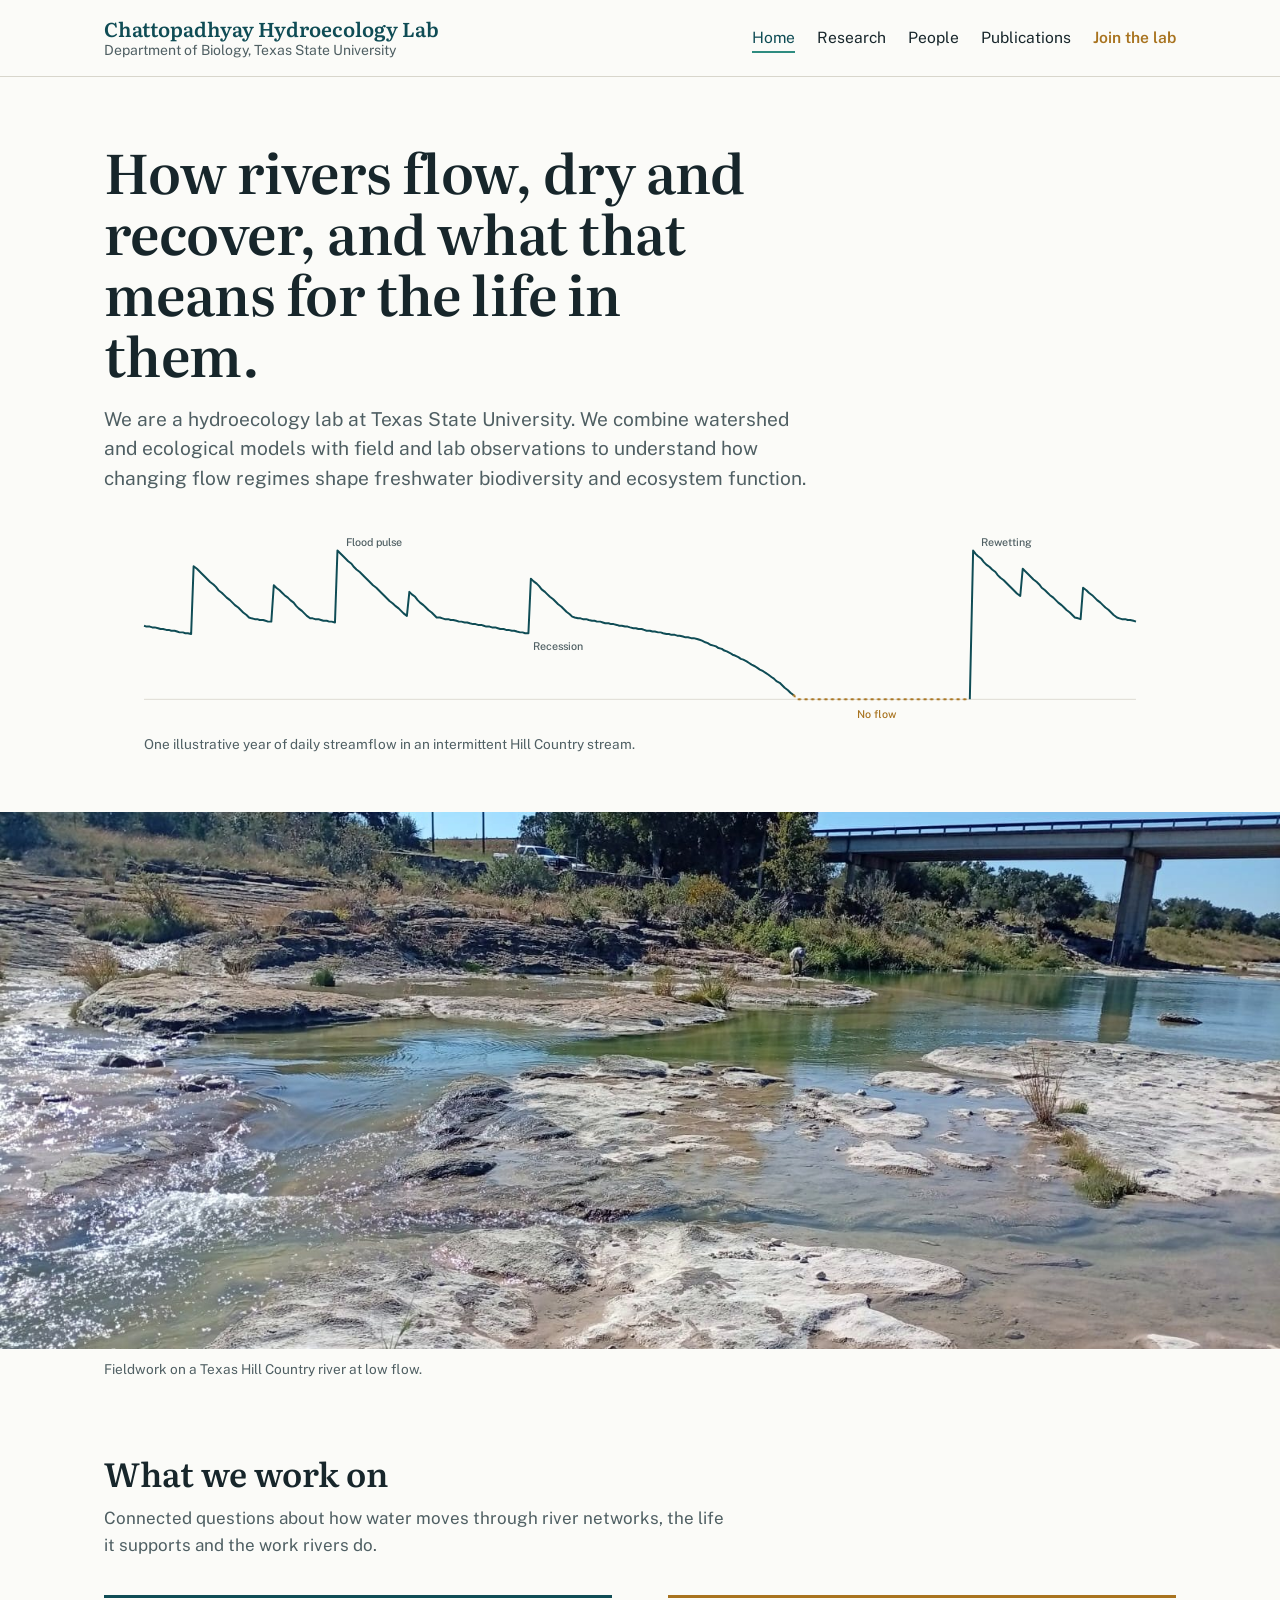
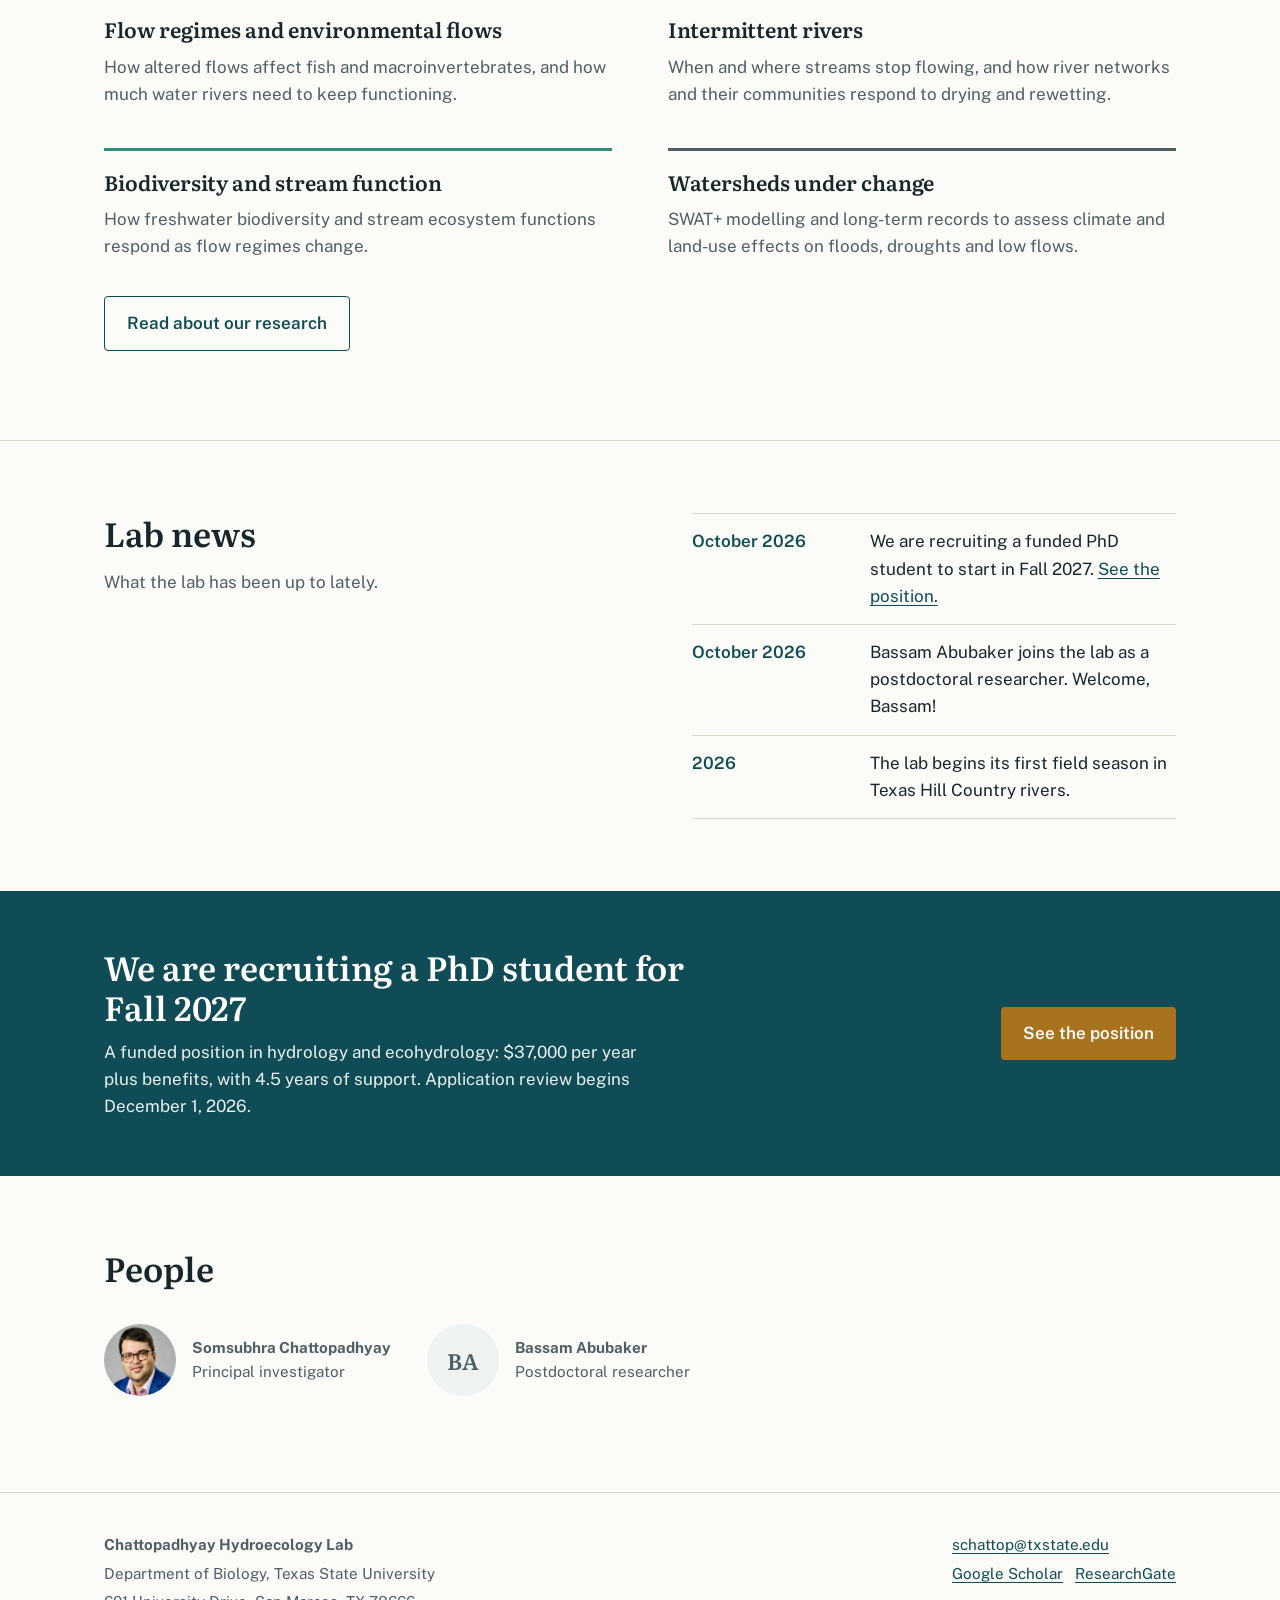
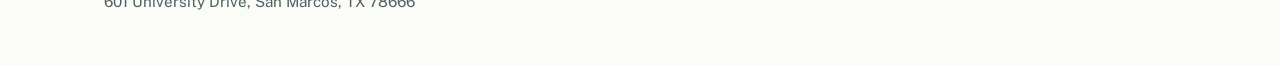
==== commit 511c9393: "Tighten home page intro Co-Authored-By: Claude Opus 5.5 <noreply@anthropic.com> Claude-Session: http" ====
--- a/index.html
+++ b/index.html
@@ -38,7 +38,7 @@
 <section class="hero">
   <div class="wrap">
     <h1>How rivers flow, dry and recover, and what that means for the life in them.</h1>
-    <p class="lede">We are a hydroecology lab at Texas State University. We combine stream gauges, watershed models, field surveys and environmental DNA to understand how changing flow regimes shape freshwater biodiversity and ecosystem function, starting with the rivers of the Texas Hill Country.</p>
+    <p class="lede">We are a hydroecology lab at Texas State University. We combine watershed and ecological models with field and lab observations to understand how changing flow regimes shape freshwater biodiversity and ecosystem function.</p>
     
 <figure class="hydro" aria-labelledby="hydro-cap">
 <svg viewBox="0 0 1200 230" role="img" aria-label="Illustrative daily streamflow over one year: flood pulses and recessions, a dry period with no flow, then rewetting.">
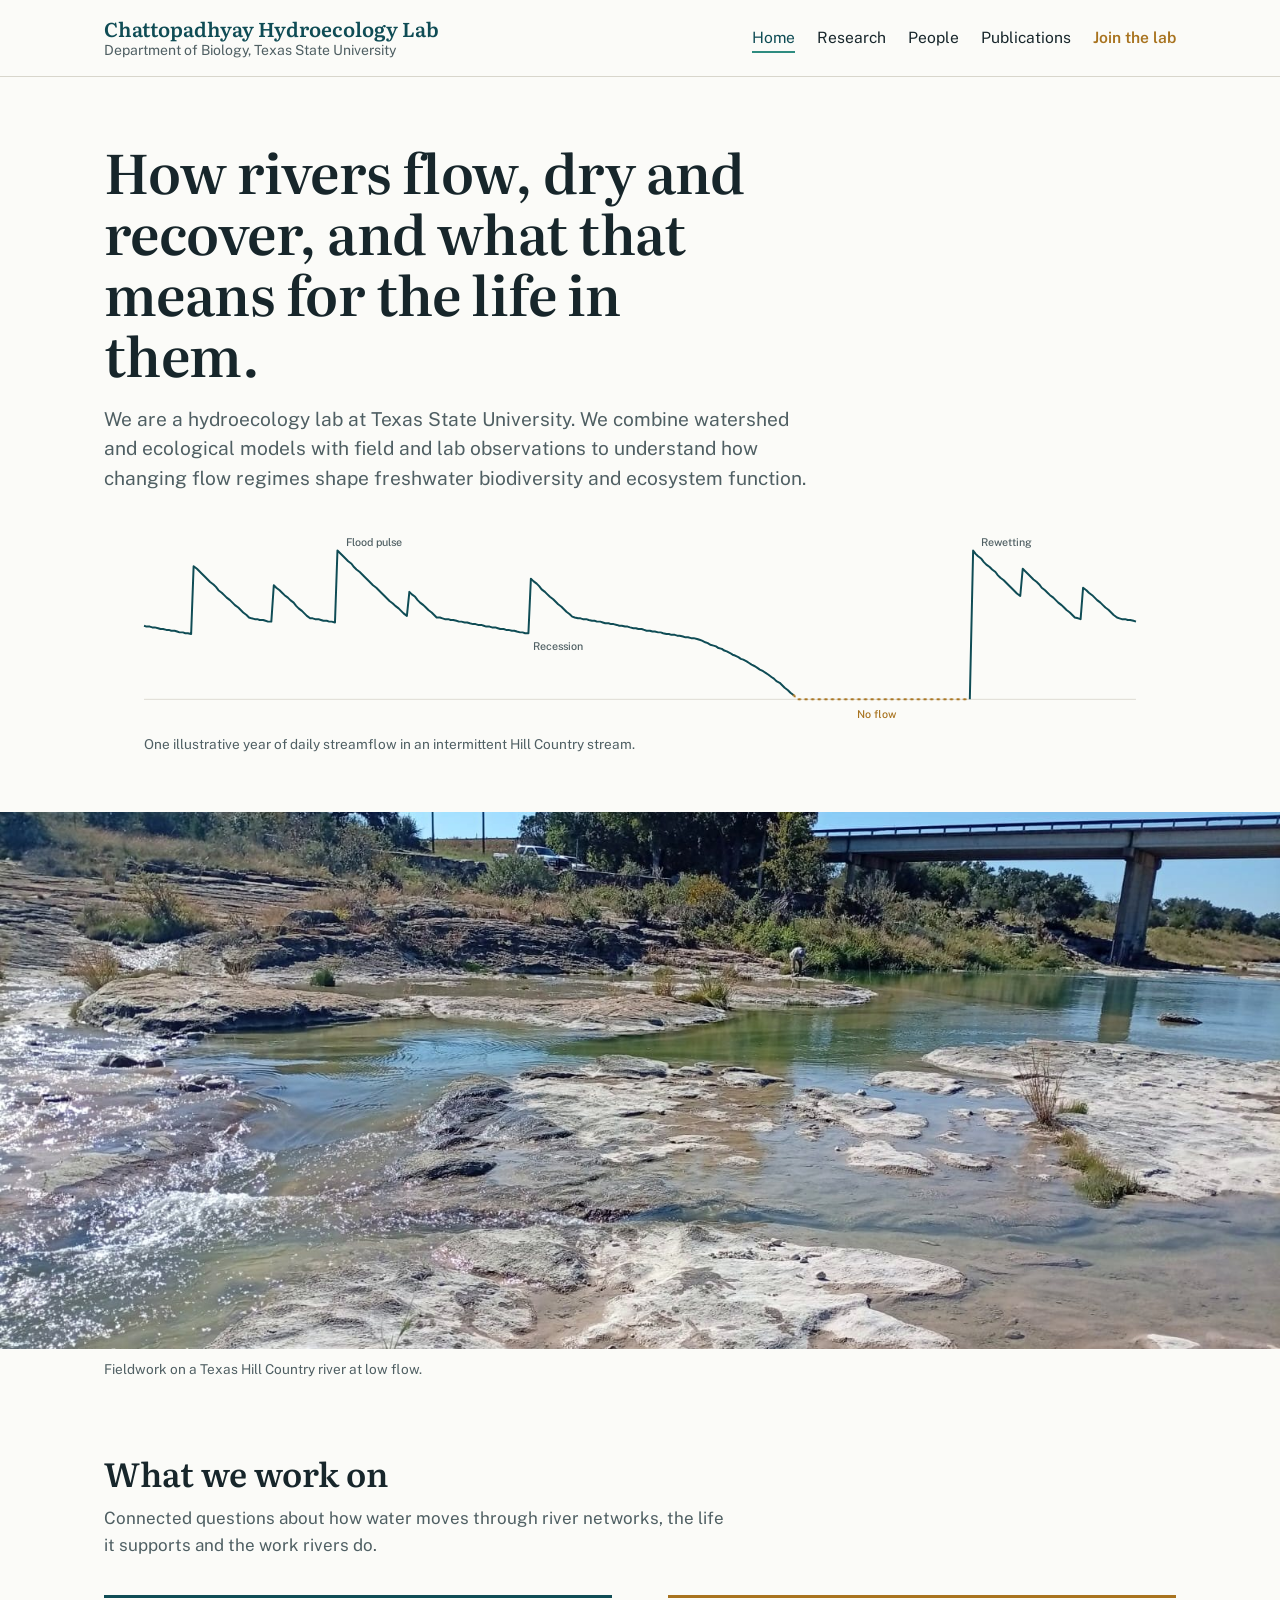
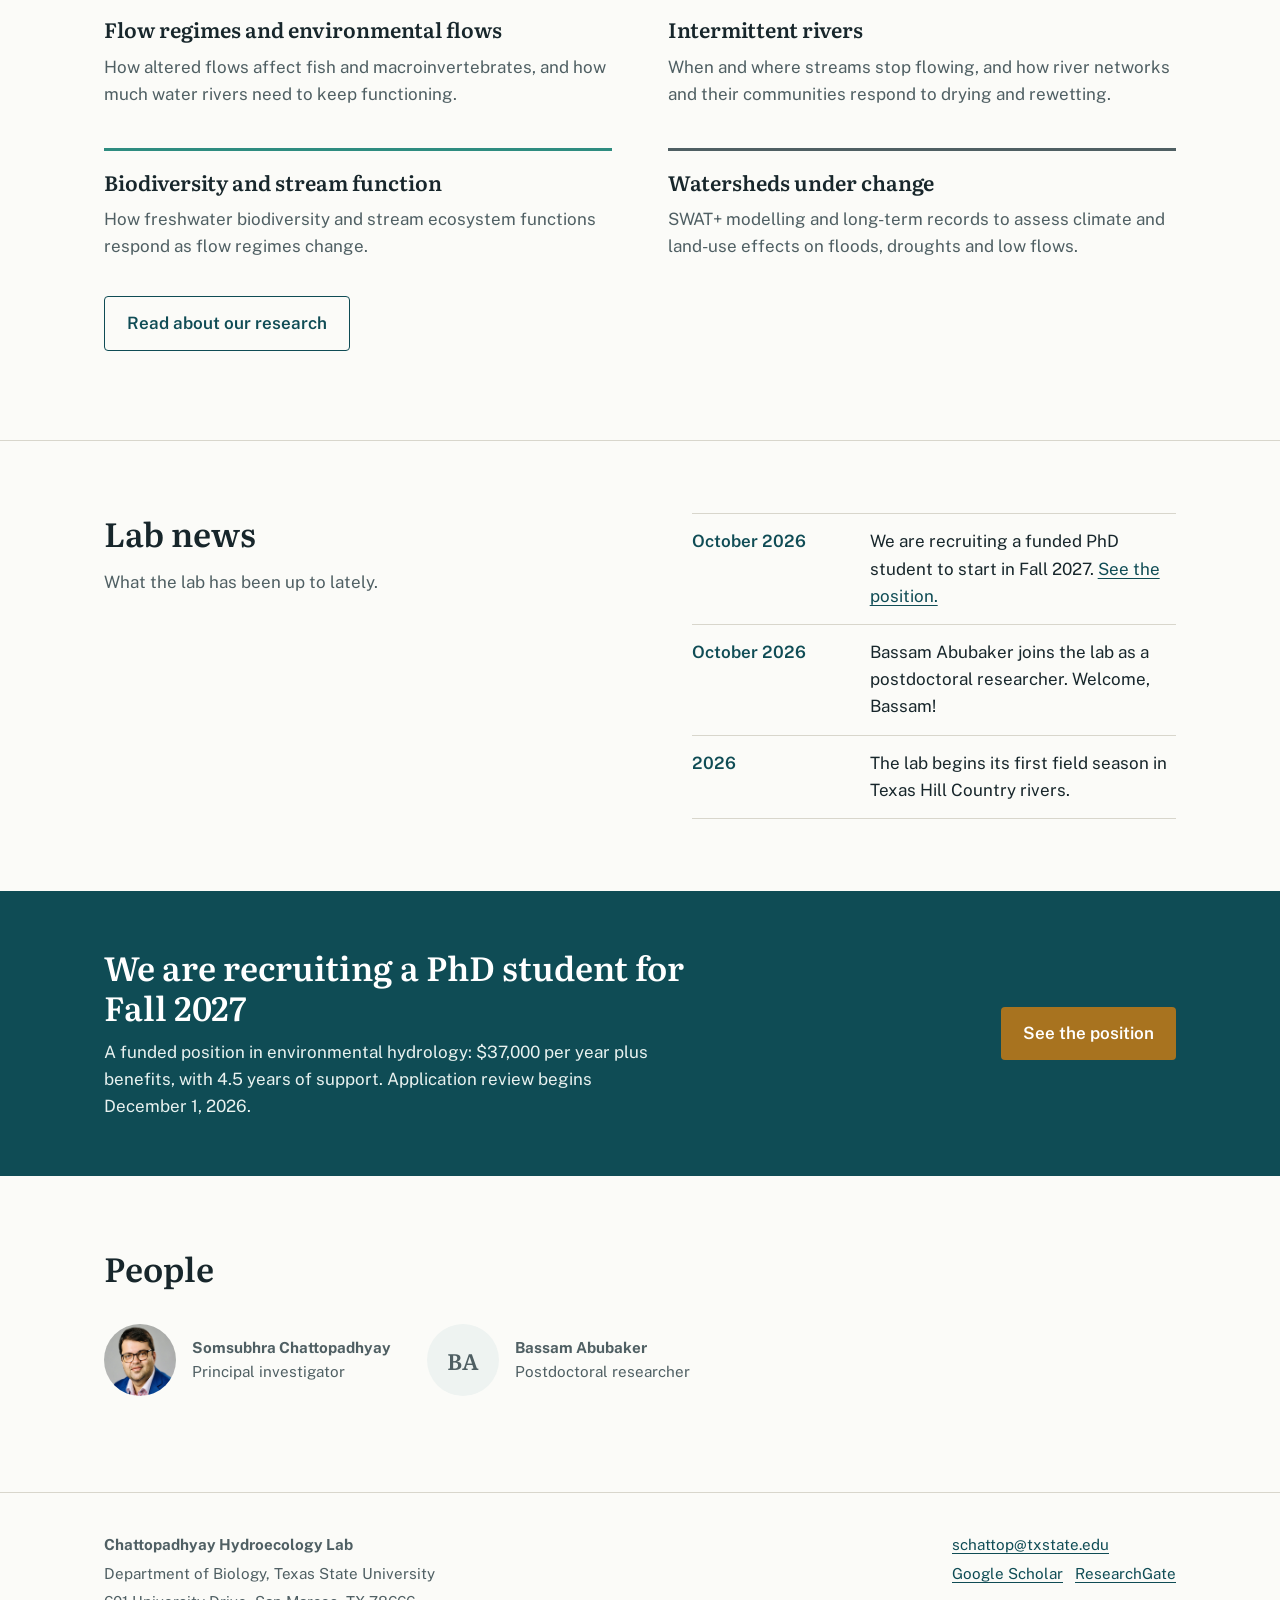
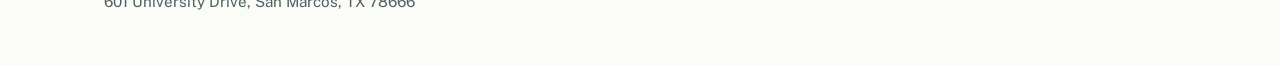
==== commit 2abd61d2: "Retitle PhD position as environmental hydrology Co-Authored-By: Claude Opus 5.5 <noreply@anthropic.c" ====
--- a/index.html
+++ b/index.html
@@ -95,7 +95,7 @@
   <div class="wrap">
     <div>
       <h2>We are recruiting a PhD student for Fall 2027</h2>
-      <p>A funded position in hydrology and ecohydrology: $37,000 per year plus benefits, with 4.5 years of support. Application review begins December 1, 2026.</p>
+      <p>A funded position in environmental hydrology: $37,000 per year plus benefits, with 4.5 years of support. Application review begins December 1, 2026.</p>
     </div>
     <div class="actions"><a class="button" href="join.html">See the position</a></div>
   </div>
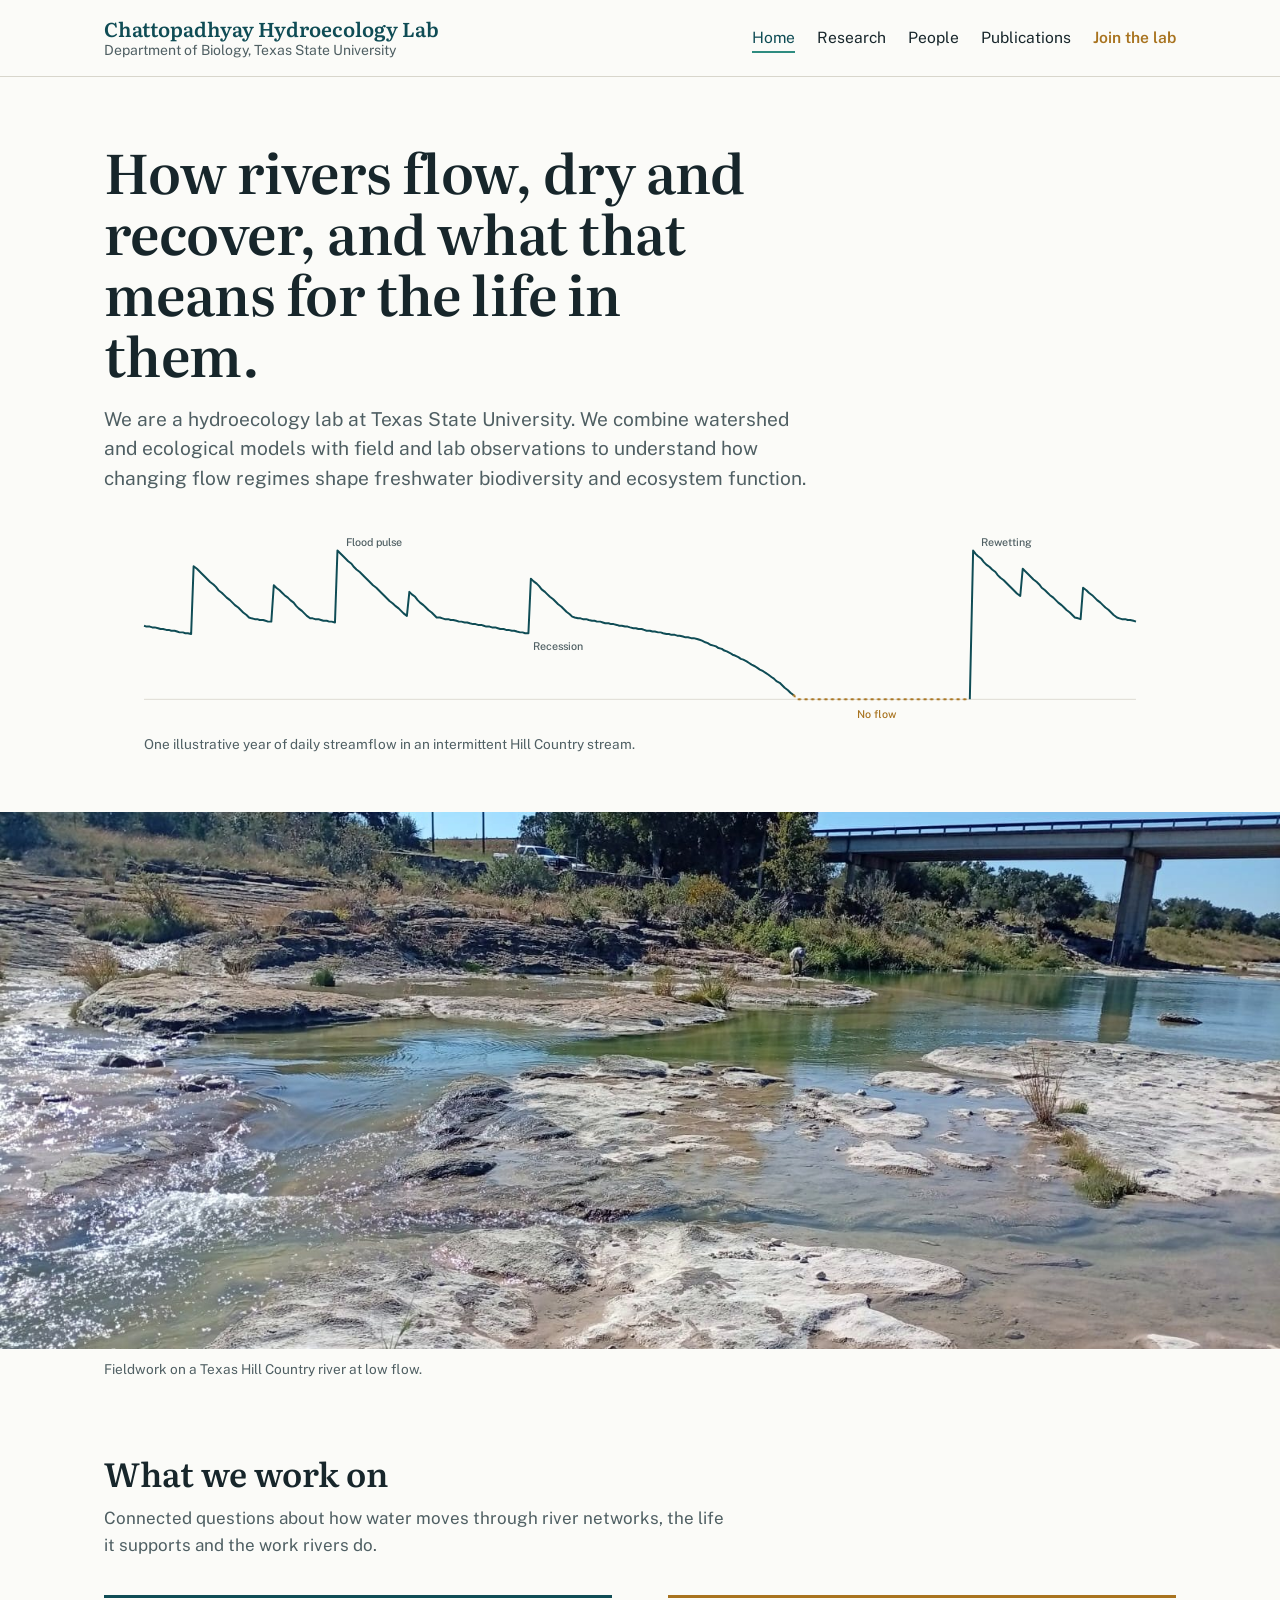
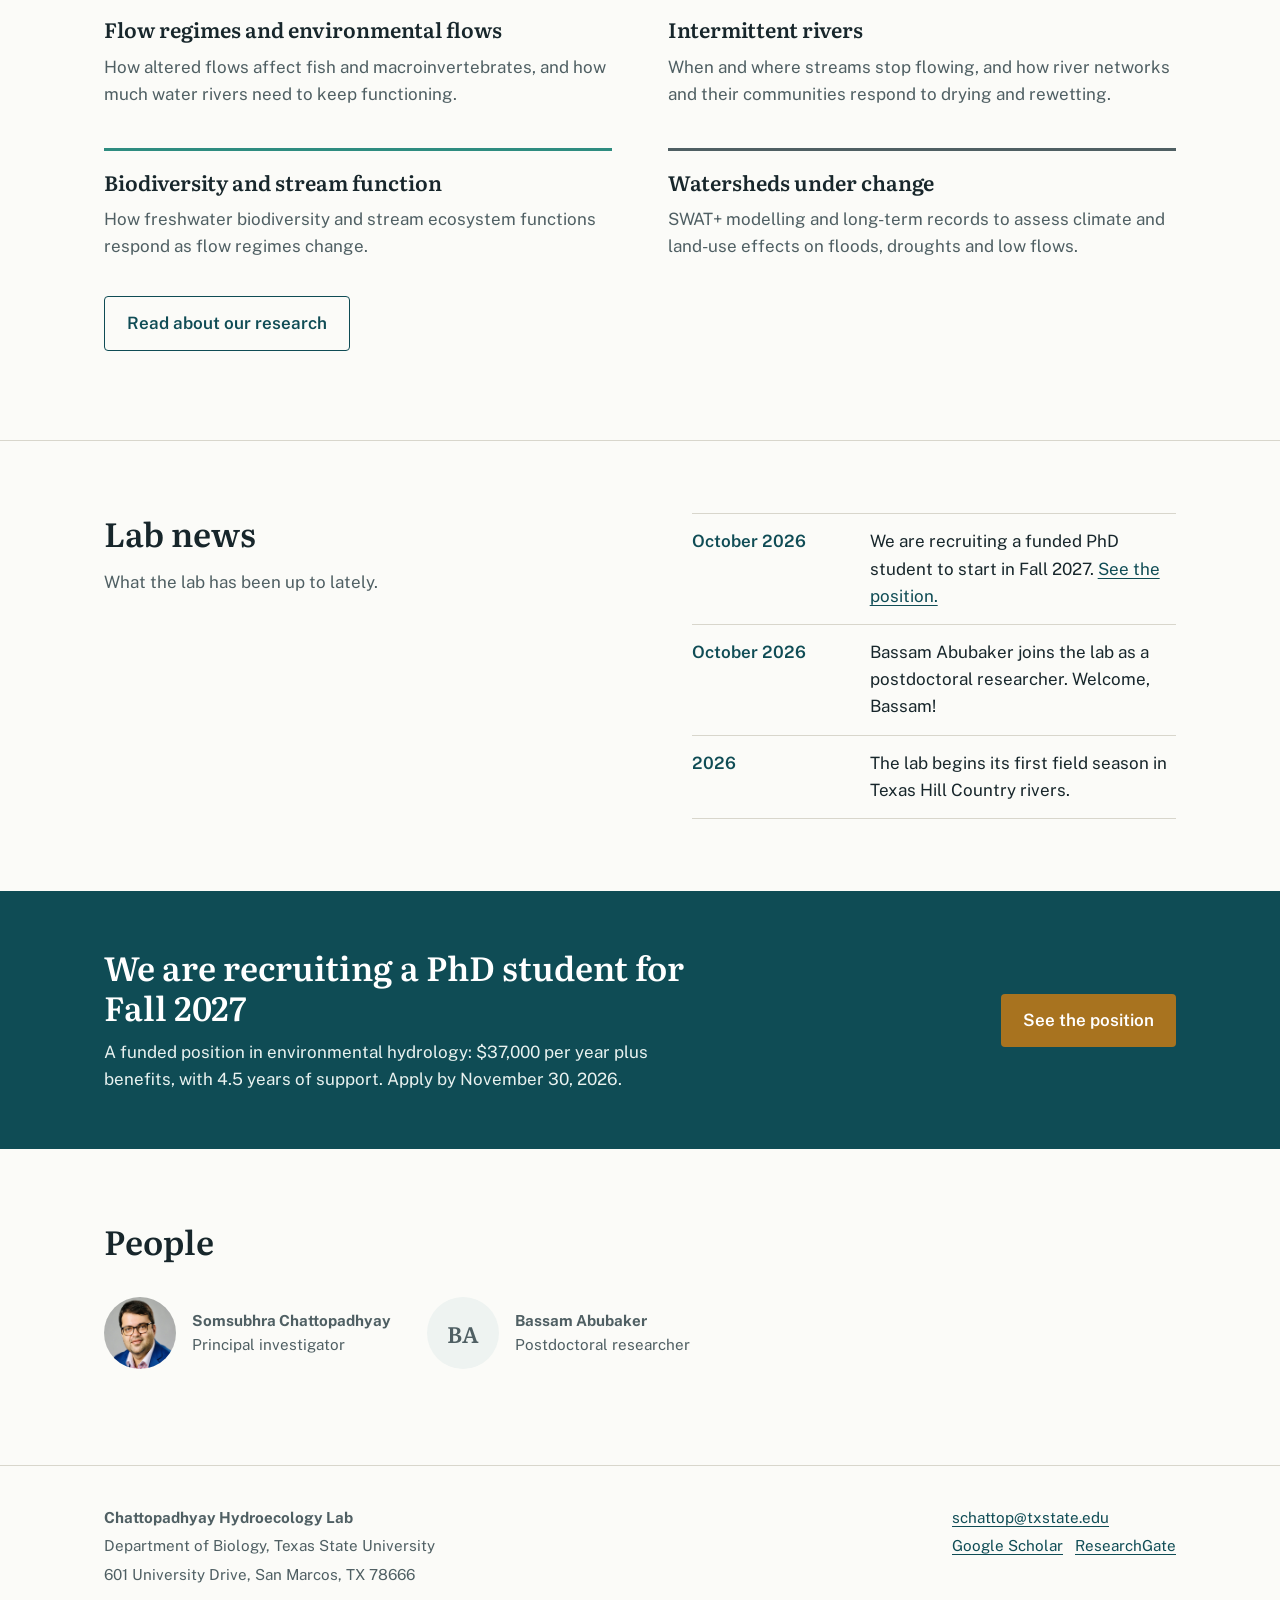
==== commit d196b7f0: "Set PhD application deadline to Nov 30, 2026 Co-Authored-By: Claude Opus 5.5 <noreply@anthropic.com>" ====
--- a/index.html
+++ b/index.html
@@ -95,7 +95,7 @@
   <div class="wrap">
     <div>
       <h2>We are recruiting a PhD student for Fall 2027</h2>
-      <p>A funded position in environmental hydrology: $37,000 per year plus benefits, with 4.5 years of support. Application review begins December 1, 2026.</p>
+      <p>A funded position in environmental hydrology: $37,000 per year plus benefits, with 4.5 years of support. Apply by November 30, 2026.</p>
     </div>
     <div class="actions"><a class="button" href="join.html">See the position</a></div>
   </div>
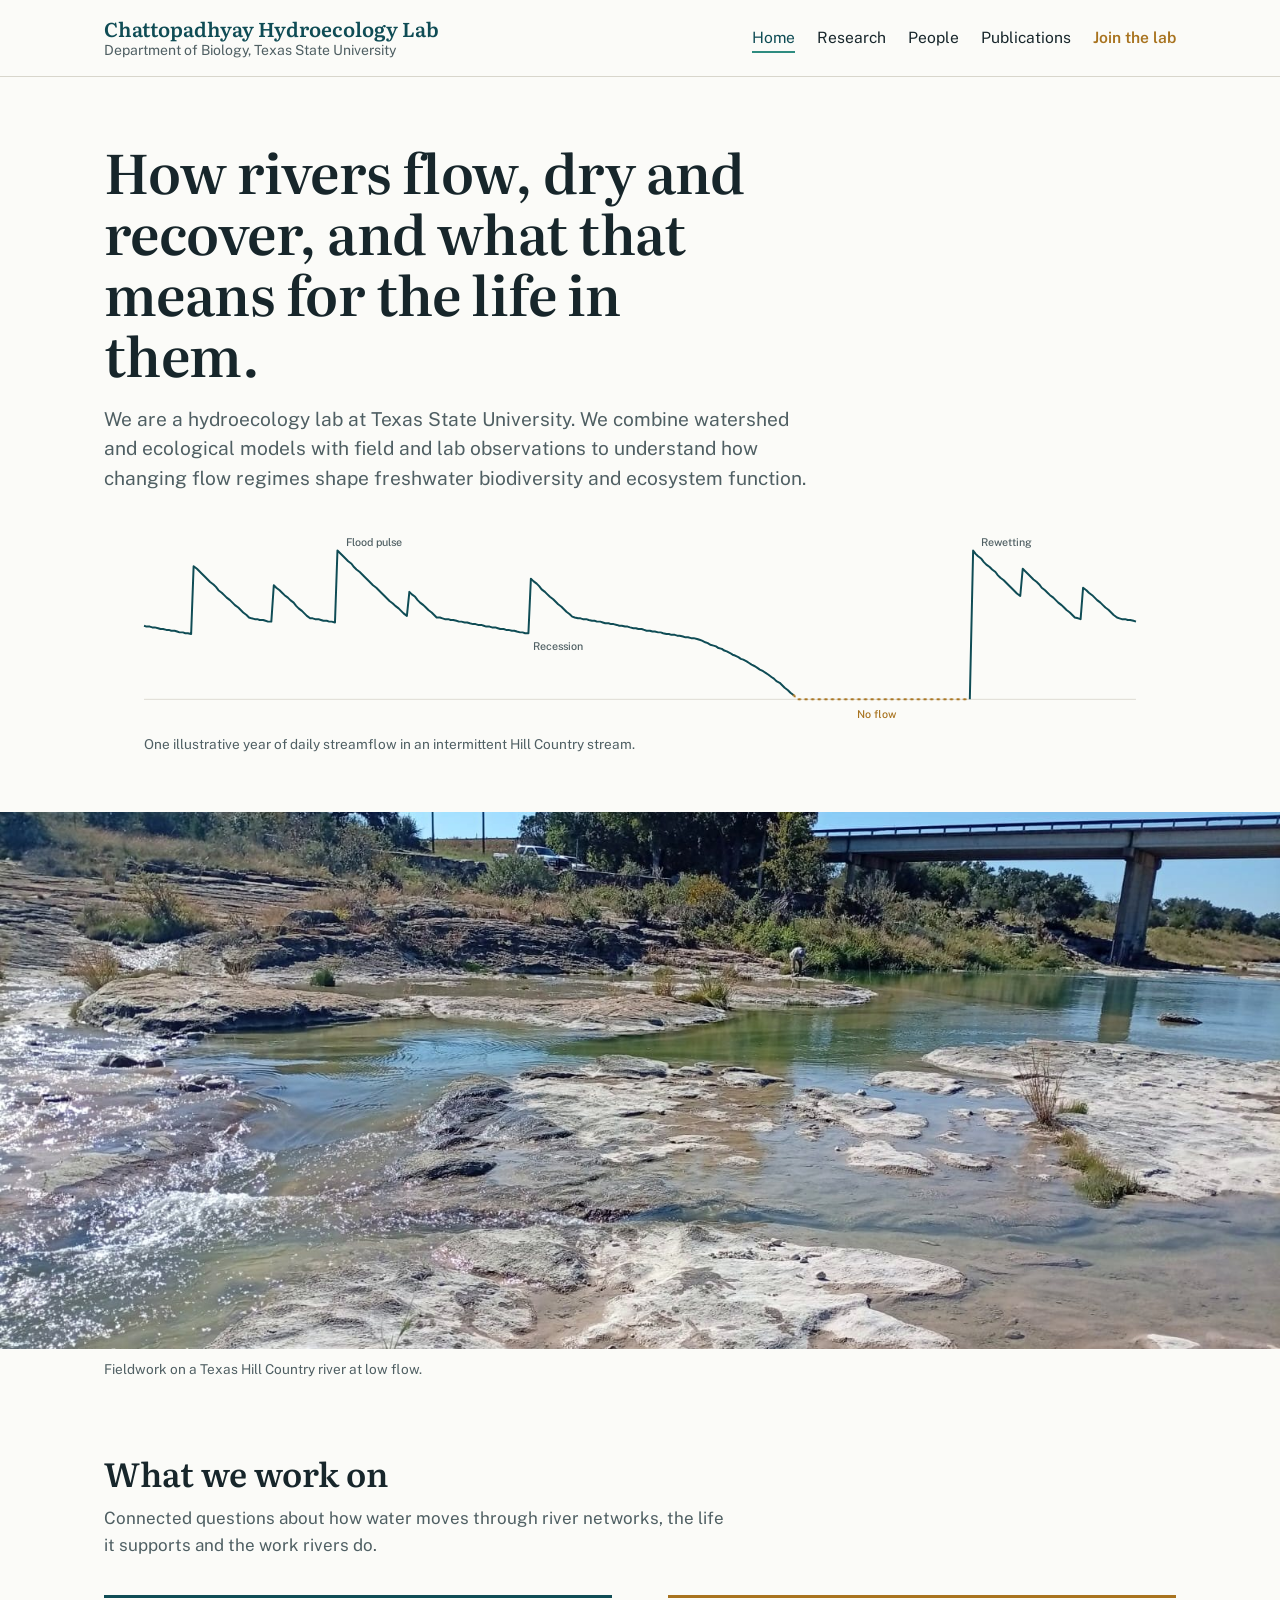
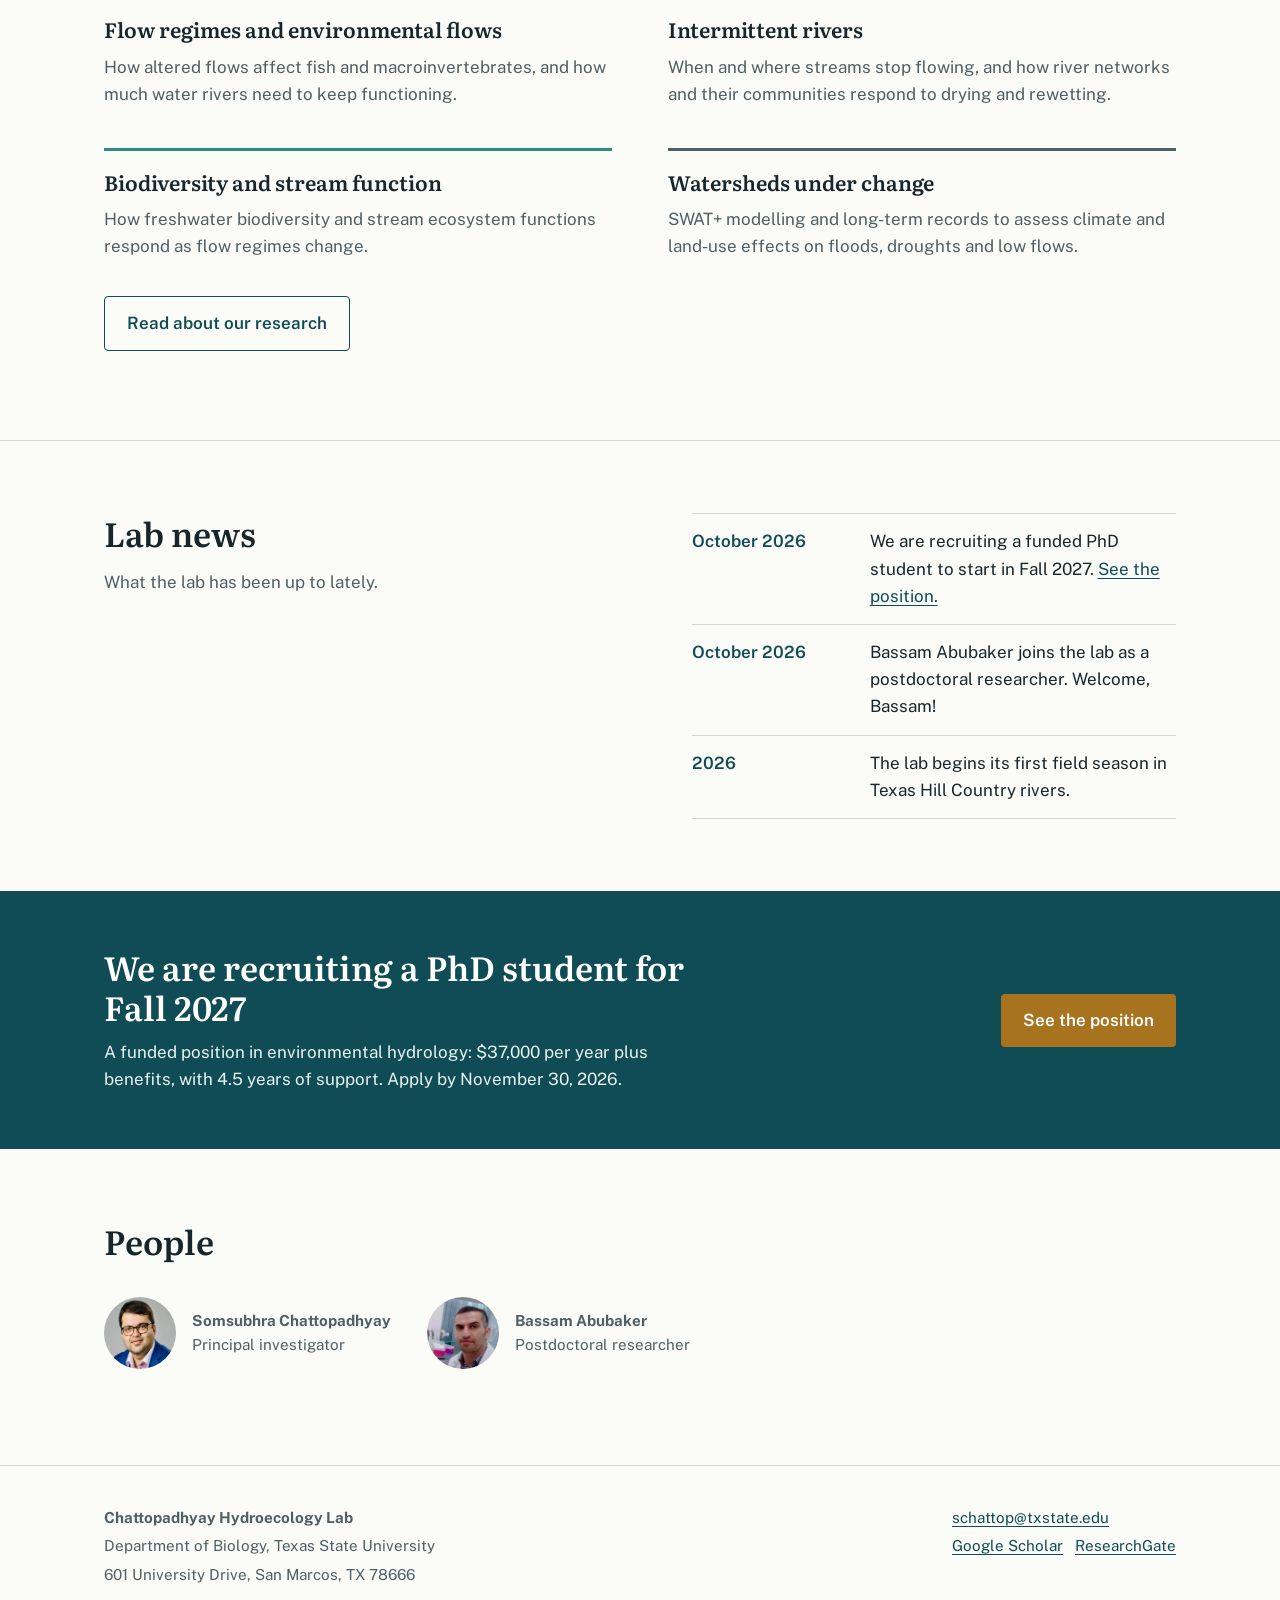
==== commit eb37d315: "Add Bassam Abubaker's photo to People and home pages Co-Authored-By: Claude Opus 5.5 <noreply@anthro" ====
--- a/index.html
+++ b/index.html
@@ -106,7 +106,7 @@
     <div class="section-head"><h2>People</h2></div>
     <div class="mini-people">
       <a class="mini" href="people.html#som"><img src="img/som.jpg" alt=""><span><strong>Somsubhra Chattopadhyay</strong><span>Principal investigator</span></span></a>
-      <a class="mini" href="people.html#bassam"><span class="placeholder" aria-hidden="true">BA</span><span><strong>Bassam Abubaker</strong><span>Postdoctoral researcher</span></span></a>
+      <a class="mini" href="people.html#bassam"><img src="img/bassam.jpg" alt=""><span><strong>Bassam Abubaker</strong><span>Postdoctoral researcher</span></span></a>
     </div>
   </div>
 </section>
